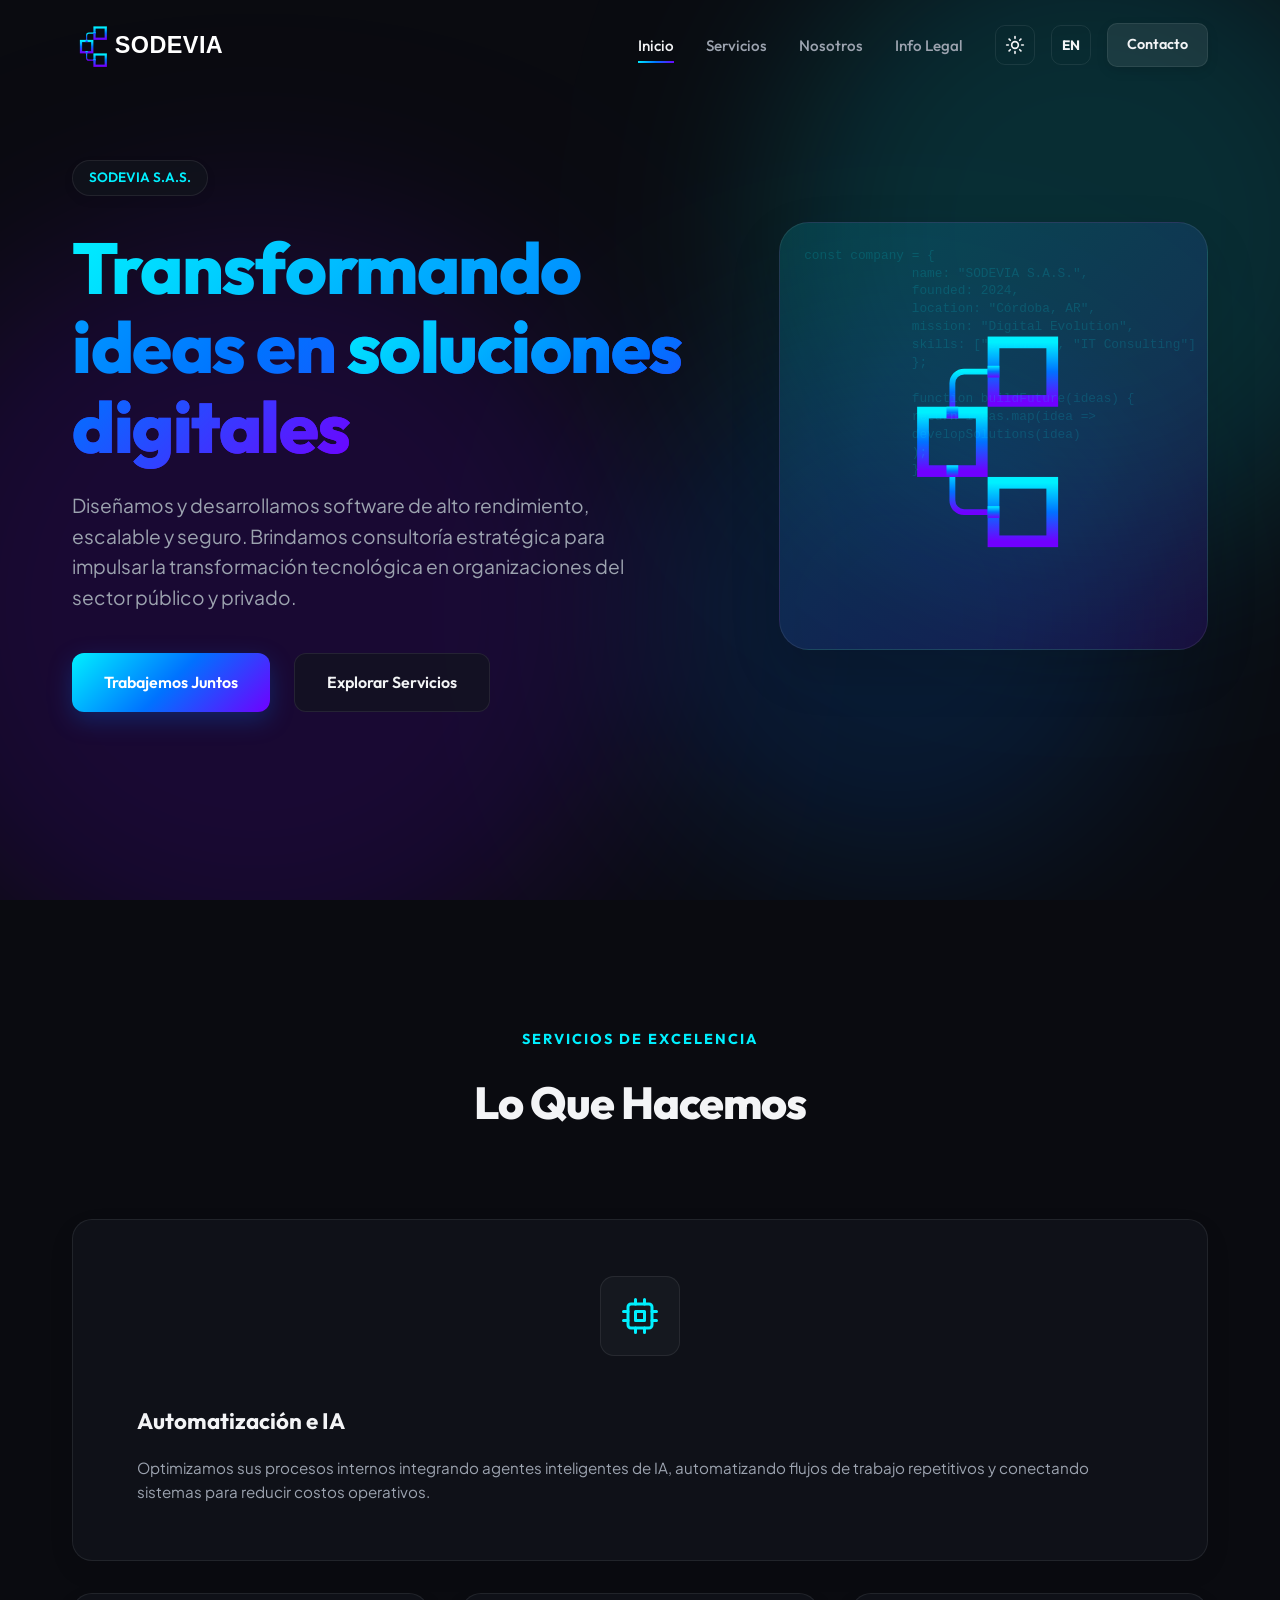
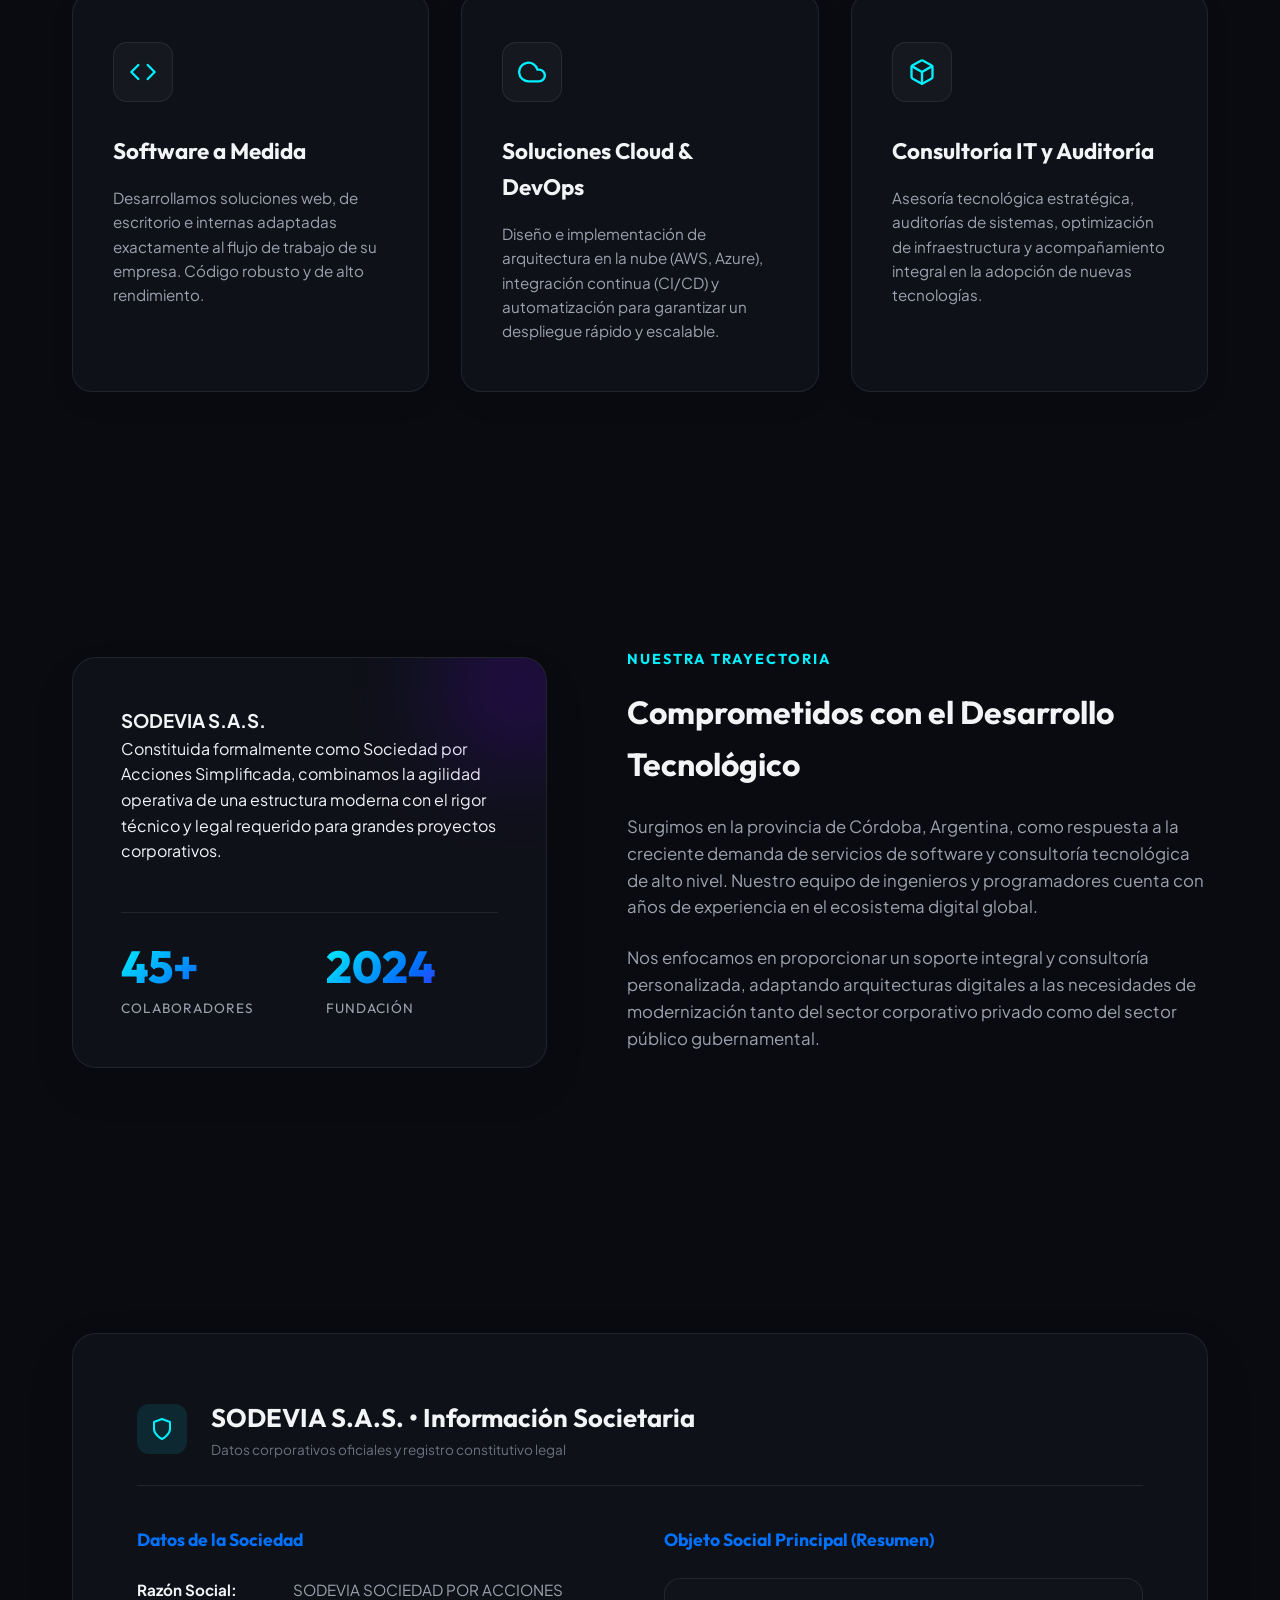
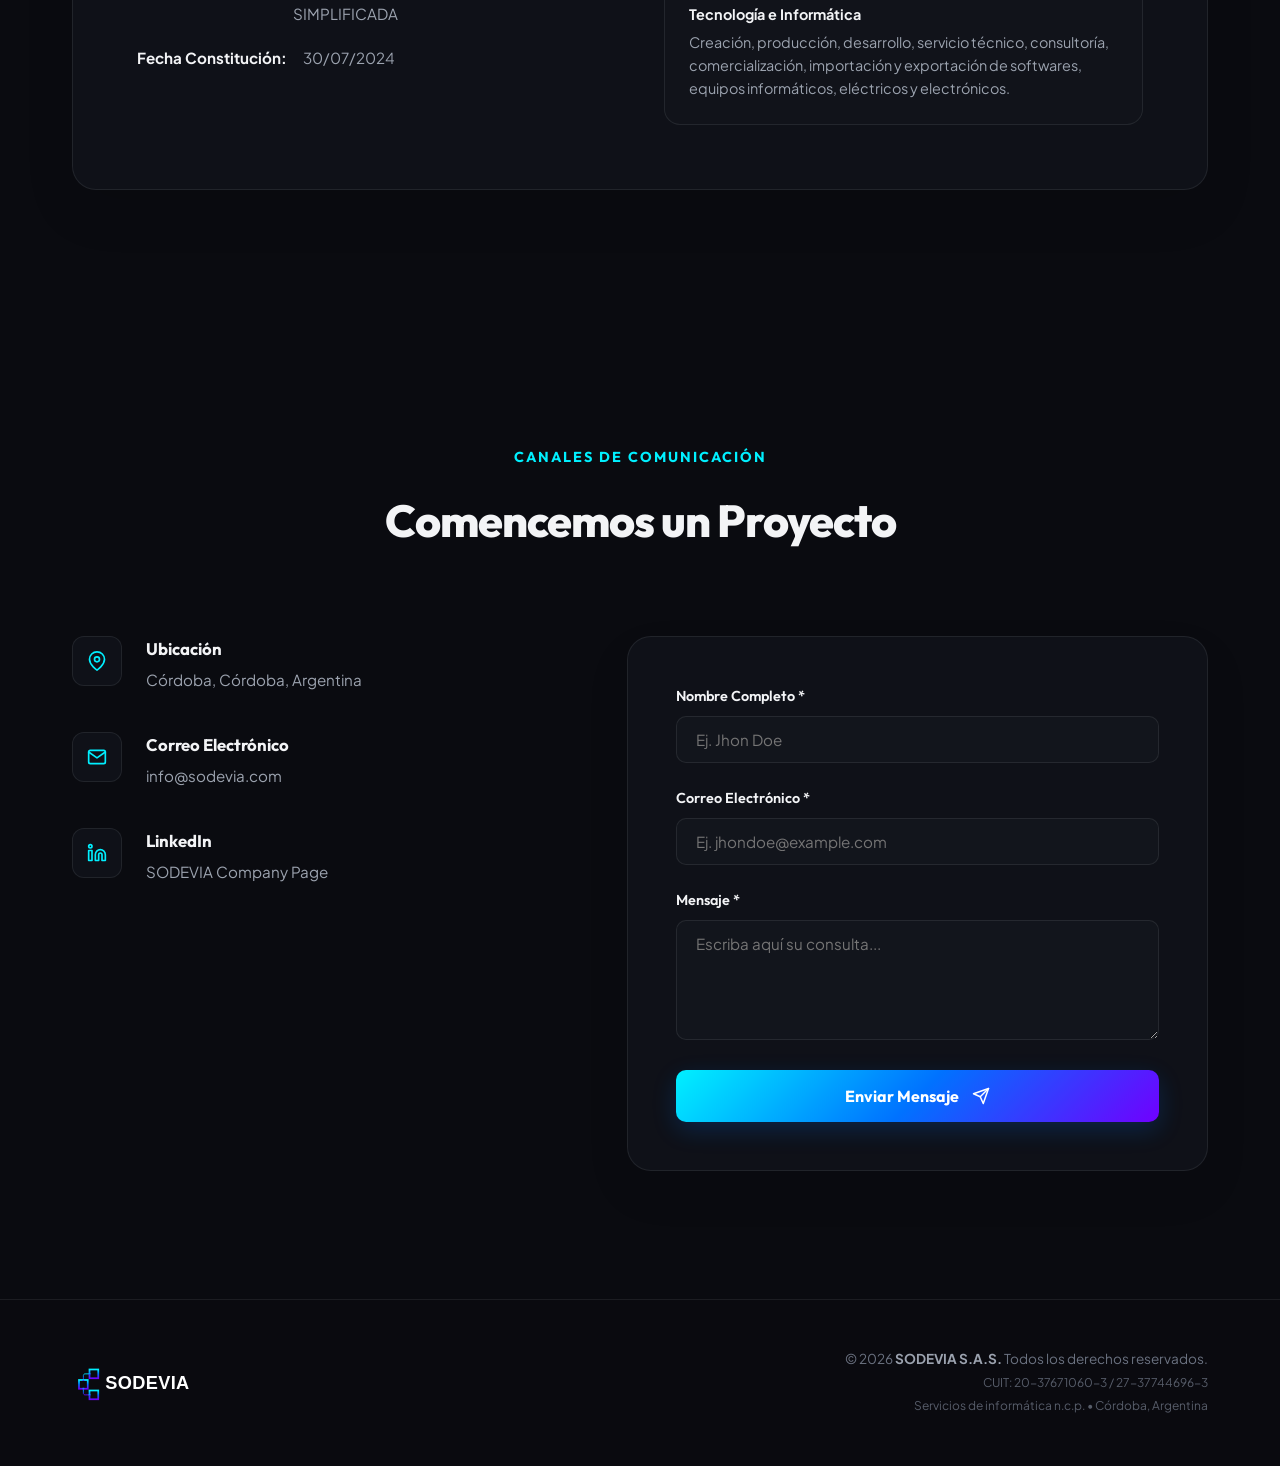
==== index.html @ 3e6ec50b "chore: first model" ====
<!DOCTYPE html>
<html lang="es" data-lang="es" data-theme="dark">

<head>
  <meta charset="UTF-8">
  <meta name="viewport" content="width=device-width, initial-scale=1.0">

  <!-- SEO Meta Tags -->
  <title>SODEVIA S.A.S. | Transformando ideas en soluciones digitales</title>
  <meta name="description"
    content="SODEVIA es una empresa de ingeniería de software y consultoría tecnológica dedicada a brindar soporte integral y soluciones digitales a medida para empresas y organizaciones.">
  <meta name="keywords"
    content="sodevia, sodevia sas, software cordoba, ingenieria de software, desarrollo a medida, consultoria it, cordoba argentina, desarrollo web, devops">
  <meta name="author" content="SODEVIA S.A.S.">

  <!-- Open Graph / Facebook -->
  <meta property="og:type" content="website">
  <meta property="og:url" content="https://sodevia.github.io/">
  <meta property="og:title" content="SODEVIA S.A.S. | Transformando ideas en soluciones digitales">
  <meta property="og:description"
    content="Ingeniería de software y consultoría tecnológica de primer nivel en Córdoba, Argentina. Soluciones robustas y escalables.">
  <meta property="og:image" content="assets/images/logo.svg">

  <!-- Twitter -->
  <meta property="twitter:card" content="summary_large_image">
  <meta property="twitter:url" content="https://sodevia.github.io/">
  <meta property="twitter:title" content="SODEVIA S.A.S. | Transformando ideas en soluciones digitales">
  <meta property="twitter:description"
    content="Ingeniería de software y consultoría tecnológica de primer nivel en Córdoba, Argentina.">

  <!-- Favicon (using SVG icon) -->
  <link rel="icon" type="image/svg+xml" href="assets/images/icon.svg">

  <!-- CSS -->
  <link rel="stylesheet" href="assets/css/styles.css">
</head>

<body>

  <!-- Background Blobs -->
  <div class="bg-blobs">
    <div class="blob blob-1"></div>
    <div class="blob blob-2"></div>
    <div class="blob blob-3"></div>
  </div>

  <!-- Header -->
  <header id="header">
    <div class="container nav-container">
      <a href="#home" class="logo-link" id="nav-logo">
        <img class="logo-img logo-light-version" src="assets/images/logo.svg" alt="SODEVIA Logo">
        <img class="logo-img logo-dark-version" src="assets/images/logo-dark-text.svg" alt="SODEVIA Logo">
      </a>

      <nav id="nav-menu">
        <ul class="nav-links">
          <li><a href="#home" class="active">
              <span class="lang-es">Inicio</span><span class="lang-en">Home</span>
            </a></li>
          <li><a href="#services">
              <span class="lang-es">Servicios</span><span class="lang-en">Services</span>
            </a></li>
          <li><a href="#about">
              <span class="lang-es">Nosotros</span><span class="lang-en">About</span>
            </a></li>
          <li><a href="#legal">
              <span class="lang-es">Info Legal</span><span class="lang-en">Corporate</span>
            </a></li>
        </ul>

        <div class="nav-actions">
          <button id="theme-toggle" class="btn-icon" aria-label="Cambiar tema">
            <!-- Icon is dynamically set by JS -->
          </button>
          <button id="lang-toggle" class="btn-icon lang-toggle-btn" aria-label="Cambiar idioma">
            EN
          </button>
          <a href="#contact" class="btn-contact-nav">
            <span class="lang-es">Contacto</span><span class="lang-en">Contact Us</span>
          </a>
        </div>
      </nav>

      <button class="burger" id="burger-menu" aria-label="Abrir menú móvil">
        <span></span>
        <span></span>
        <span></span>
      </button>
    </div>
  </header>

  <main>
    <!-- Hero Section -->
    <section id="home" class="hero">
      <div class="container hero-grid">
        <div class="hero-content">
          <div class="badge reveal">
            <span class="lang-es">SODEVIA S.A.S.</span>
            <span class="lang-en">SODEVIA S.A.S.</span>
          </div>
          <h1 class="hero-title reveal">
            <span class="lang-es">Transformando ideas en <span>soluciones digitales</span></span>
            <span class="lang-en">Transforming ideas into <span>digital solutions</span></span>
          </h1>
          <p class="hero-description reveal">
            <span class="lang-es">Diseñamos y desarrollamos software de alto rendimiento, escalable y seguro. Brindamos
              consultoría estratégica para impulsar la transformación tecnológica en organizaciones del sector público y
              privado.</span>
            <span class="lang-en">We design and develop high-performance, scalable, and secure software. We provide
              strategic consulting to drive digital transformation in both public and private sector
              organizations.</span>
          </p>
          <div class="hero-ctas reveal">
            <a href="#contact" class="btn-primary">
              <span class="lang-es">Trabajemos Juntos</span><span class="lang-en">Work With Us</span>
            </a>
            <a href="#services" class="btn-secondary">
              <span class="lang-es">Explorar Servicios</span><span class="lang-en">Explore Services</span>
            </a>
          </div>
        </div>

        <div class="hero-visual reveal">
          <div class="visual-container">
            <!-- Simulated Code Backdrop -->
            <div class="code-backdrop">const company = {
              name: "SODEVIA S.A.S.",
              founded: 2024,
              location: "Córdoba, AR",
              mission: "Digital Evolution",
              skills: ["Software", "IT Consulting"]
              };

              function buildFuture(ideas) {
              return ideas.map(idea =>
              developSolutions(idea)
              );
              }</div>
            <!-- Beautiful Logo Icon breathing -->
            <img class="visual-logo-bg" src="assets/images/icon.svg" alt="Sodevia Digital Concept">
          </div>
        </div>
      </div>
    </section>

    <!-- Services Section -->
    <section id="services">
      <div class="container">
        <div class="section-header reveal">
          <span class="section-subtitle">
            <span class="lang-es">Servicios de Excelencia</span>
            <span class="lang-en">Excellent Services</span>
          </span>
          <h2 class="section-title">
            <span class="lang-es">Lo Que Hacemos</span>
            <span class="lang-en">What We Do</span>
          </h2>
        </div>

        <div class="services-container">
          <!-- Featured Automations & AI Card (Full width row) -->
          <div class="services-featured">
            <div class="service-card service-featured-card reveal">
              <div class="service-icon">
                <!-- CPU/AI Icon -->
                <svg xmlns="http://www.w3.org/2000/svg" viewBox="0 0 24 24" fill="none" stroke="currentColor"
                  stroke-width="2" stroke-linecap="round" stroke-linejoin="round">
                  <rect x="4" y="4" width="16" height="16" rx="2" />
                  <rect x="9" y="9" width="6" height="6" />
                  <path d="M9 1v3M15 1v3M9 20v3M15 20v3M20 9h3M20 15h3M1 9h3M1 15h3" />
                </svg>
              </div>
              <div class="service-featured-content">
                <h3>
                  <span class="lang-es">Automatización e IA</span>
                  <span class="lang-en">Automations & AI</span>
                </h3>
                <p>
                  <span class="lang-es">Optimizamos sus procesos internos integrando agentes inteligentes de IA,
                    automatizando flujos de trabajo repetitivos y conectando sistemas para reducir costos
                    operativos.</span>
                  <span class="lang-en">We optimize your internal processes by integrating intelligent AI agents,
                    automating repetitive workflows, and connecting systems to reduce operational costs.</span>
                </p>
              </div>
            </div>
          </div>

          <!-- Bottom Grid with 3 Cards (3 columns row) -->
          <div class="services-grid">
            <!-- Card 2: Custom Software -->
            <div class="service-card reveal">
              <div class="service-icon">
                <!-- Code Icon -->
                <svg xmlns="http://www.w3.org/2000/svg" viewBox="0 0 24 24" fill="none" stroke="currentColor"
                  stroke-width="2" stroke-linecap="round" stroke-linejoin="round">
                  <polyline points="16 18 22 12 16 6" />
                  <polyline points="8 6 2 12 8 18" />
                </svg>
              </div>
              <h3>
                <span class="lang-es">Software a Medida</span>
                <span class="lang-en">Custom Software</span>
              </h3>
              <p>
                <span class="lang-es">Desarrollamos soluciones web, de escritorio e internas adaptadas exactamente al
                  flujo de trabajo de su empresa. Código robusto y de alto rendimiento.</span>
                <span class="lang-en">We develop web, desktop, and internal solutions tailored exactly to your business
                  workflow. Robust and high-performance code.</span>
              </p>
            </div>

            <!-- Card 3: Cloud & DevOps -->
            <div class="service-card reveal">
              <div class="service-icon">
                <!-- Cloud/DevOps Icon -->
                <svg xmlns="http://www.w3.org/2000/svg" viewBox="0 0 24 24" fill="none" stroke="currentColor"
                  stroke-width="2" stroke-linecap="round" stroke-linejoin="round">
                  <path d="M18 10h-1.26A8 8 0 1 0 9 20h9a5 5 0 0 0 0-10z" />
                </svg>
              </div>
              <h3>
                <span class="lang-es">Soluciones Cloud & DevOps</span>
                <span class="lang-en">Cloud & DevOps</span>
              </h3>
              <p>
                <span class="lang-es">Diseño e implementación de arquitectura en la nube (AWS, Azure), integración
                  continua (CI/CD) y automatización para garantizar un despliegue rápido y escalable.</span>
                <span class="lang-en">Cloud architecture design (AWS, Azure), continuous integration (CI/CD), and
                  automation to ensure fast, secure, and scalable deployments.</span>
              </p>
            </div>

            <!-- Card 4: IT Consulting -->
            <div class="service-card reveal">
              <div class="service-icon">
                <!-- Consulting Icon -->
                <svg xmlns="http://www.w3.org/2000/svg" viewBox="0 0 24 24" fill="none" stroke="currentColor"
                  stroke-width="2" stroke-linecap="round" stroke-linejoin="round">
                  <path
                    d="M21 16V8a2 2 0 0 0-1-1.73l-7-4a2 2 0 0 0-2 0l-7 4A2 2 0 0 0 3 8v8a2 2 0 0 0 1 1.73l7 4a2 2 0 0 0 2 0l7-4A2 2 0 0 0 21 16z" />
                  <polyline points="3.27 6.96 12 12.01 20.73 6.96" />
                  <line x1="12" y1="22.08" x2="12" y2="12" />
                </svg>
              </div>
              <h3>
                <span class="lang-es">Consultoría IT y Auditoría</span>
                <span class="lang-en">IT Consulting & Audit</span>
              </h3>
              <p>
                <span class="lang-es">Asesoría tecnológica estratégica, auditorías de sistemas, optimización de
                  infraestructura y acompañamiento integral en la adopción de nuevas tecnologías.</span>
                <span class="lang-en">Strategic technological advisory, system audits, infrastructure optimization, and
                  comprehensive guidance in adopting new technologies.</span>
              </p>
            </div>
          </div>
        </div>
      </div>
    </section>

    <!-- About Us Section -->
    <section id="about">
      <div class="container about-grid">
        <div class="about-visual reveal">
          <div class="about-card">
            <div class="about-card-glow"></div>
            <h3>SODEVIA S.A.S.</h3>
            <p>
              <span class="lang-es">Constituida formalmente como Sociedad por Acciones Simplificada, combinamos la
                agilidad operativa de una estructura moderna con el rigor técnico y legal requerido para grandes
                proyectos corporativos.</span>
              <span class="lang-en">Formally constituted as a Simplified Joint-Stock Company, we combine the operational
                agility of a modern structure with the technical and legal rigor required for large corporate
                projects.</span>
            </p>
            <div class="about-stat-row">
              <div>
                <div class="stat-number">45+</div>
                <div class="stat-label">
                  <span class="lang-es">Colaboradores</span><span class="lang-en">Associates</span>
                </div>
              </div>
              <div>
                <div class="stat-number">2024</div>
                <div class="stat-label">
                  <span class="lang-es">Fundación</span><span class="lang-en">Founded</span>
                </div>
              </div>
            </div>
          </div>
        </div>

        <div class="about-content reveal">
          <span class="section-subtitle">
            <span class="lang-es">Nuestra Trayectoria</span>
            <span class="lang-en">Our Background</span>
          </span>
          <h3>
            <span class="lang-es">Comprometidos con el Desarrollo Tecnológico</span>
            <span class="lang-en">Committed to Technological Development</span>
          </h3>
          <p>
            <span class="lang-es">Surgimos en la provincia de Córdoba, Argentina, como respuesta a la creciente demanda
              de servicios de software y consultoría tecnológica de alto nivel. Nuestro equipo de ingenieros y
              programadores cuenta con años de experiencia en el ecosistema digital global.</span>
            <span class="lang-en">We emerged in the province of Córdoba, Argentina, in response to the growing demand
              for high-level software services and technological consulting. Our team of engineers and developers has
              years of experience in the global digital ecosystem.</span>
          </p>
          <p>
            <span class="lang-es">Nos enfocamos en proporcionar un soporte integral y consultoría personalizada,
              adaptando arquitecturas digitales a las necesidades de modernización tanto del sector corporativo privado
              como del sector público gubernamental.</span>
            <span class="lang-en">We focus on providing comprehensive support and personalized consulting, adapting
              digital architectures to the modernization needs of both the private corporate sector and the public
              government sector.</span>
          </p>
        </div>
      </div>
    </section>

    <!-- Corporate Info / Legal Section -->
    <section id="legal">
      <div class="container reveal">
        <div class="legal-card">
          <div class="legal-title-group">
            <div class="legal-icon">
              <!-- Shield / Award icon -->
              <svg xmlns="http://www.w3.org/2000/svg" viewBox="0 0 24 24" fill="none" stroke="currentColor"
                stroke-width="2" stroke-linecap="round" stroke-linejoin="round">
                <path d="M12 22s8-4 8-10V5l-8-3-8 3v7c0 6 8 10 8 10z" />
              </svg>
            </div>
            <div class="legal-title-text">
              <h3 class="lang-es">SODEVIA S.A.S. • Información Societaria</h3>
              <h3 class="lang-en">SODEVIA S.A.S. • Corporate Registry</h3>
              <p class="lang-es">Datos corporativos oficiales y registro constitutivo legal</p>
              <p class="lang-en">Official corporate registration and legal framework</p>
            </div>
          </div>

          <div class="legal-grid">
            <!-- Col 1: Constitutive Details -->
            <div class="legal-col">
              <h4 class="lang-es">Datos de la Sociedad</h4>
              <h4 class="lang-en">Corporate Details</h4>
              <ul class="legal-list">
                <li>
                  <strong class="lang-es">Razón Social:</strong><strong class="lang-en">Company Name:</strong>
                  <span>SODEVIA SOCIEDAD POR ACCIONES SIMPLIFICADA</span>
                </li>
                <li>
                  <strong class="lang-es">Fecha Constitución:</strong><strong class="lang-en">Incorporation
                    Date:</strong>
                  <span>30/07/2024</span>
                </li>
              </ul>
            </div>

            <!-- Col 2: Broad Corporate Object -->
            <div class="legal-col">
              <h4 class="lang-es">Objeto Social Principal (Resumen)</h4>
              <h4 class="lang-en">Corporate Object (Summary)</h4>
              <div class="legal-object-box">
                <div class="legal-object-item">
                  <strong class="lang-es">Tecnología e Informática</strong><strong class="lang-en">Technology &
                    Computing</strong>
                  <span class="lang-es">Creación, producción, desarrollo, servicio técnico, consultoría,
                    comercialización, importación y exportación de softwares, equipos informáticos, eléctricos y
                    electrónicos.</span>
                  <span class="lang-en">Creation, production, development, technical support, consulting,
                    commercialization, import and export of software, computer, electrical and electronic
                    equipment.</span>
                </div>
              </div>
            </div>
          </div>
        </div>
      </div>
    </section>

    <!-- Contact Section -->
    <section id="contact">
      <div class="container">
        <div class="section-header reveal">
          <span class="section-subtitle">
            <span class="lang-es">Canales de Comunicación</span>
            <span class="lang-en">Get In Touch</span>
          </span>
          <h2 class="section-title">
            <span class="lang-es">Comencemos un Proyecto</span>
            <span class="lang-en">Start Your Project</span>
          </h2>
        </div>

        <div class="contact-grid">
          <!-- Info Column -->
          <div class="contact-info reveal">
            <div class="contact-details">
              <!-- Detail 1: Address -->
              <div class="contact-item">
                <div class="contact-item-icon">
                  <svg xmlns="http://www.w3.org/2000/svg" viewBox="0 0 24 24" fill="none" stroke="currentColor"
                    stroke-width="2" stroke-linecap="round" stroke-linejoin="round">
                    <path d="M21 10c0 7-9 13-9 13s-9-6-9-13a9 9 0 0 1 18 0z" />
                    <circle cx="12" cy="10" r="3" />
                  </svg>
                </div>
                <div class="contact-item-content">
                  <h4 class="lang-es">Ubicación</h4>
                  <h4 class="lang-en">Headquarters</h4>
                  <p>Córdoba, Córdoba, Argentina</p>
                </div>
              </div>

              <!-- Detail 2: Email -->
              <div class="contact-item">
                <div class="contact-item-icon">
                  <svg xmlns="http://www.w3.org/2000/svg" viewBox="0 0 24 24" fill="none" stroke="currentColor"
                    stroke-width="2" stroke-linecap="round" stroke-linejoin="round">
                    <path d="M4 4h16c1.1 0 2 .9 2 2v12c0 1.1-.9 2-2 2H4c-1.1 0-2-.9-2-2V6c0-1.1.9-2 2-2z" />
                    <polyline points="22,6 12,13 2,6" />
                  </svg>
                </div>
                <div class="contact-item-content">
                  <h4 class="lang-es">Correo Electrónico</h4>
                  <h4 class="lang-en">Email</h4>
                  <p><a href="mailto:info@sodevia.com">info@sodevia.com</a></p>
                </div>
              </div>

              <!-- Detail 3: LinkedIn -->
              <div class="contact-item">
                <div class="contact-item-icon">
                  <svg xmlns="http://www.w3.org/2000/svg" viewBox="0 0 24 24" fill="none" stroke="currentColor"
                    stroke-width="2" stroke-linecap="round" stroke-linejoin="round">
                    <path d="M16 8a6 6 0 0 1 6 6v7h-4v-7a2 2 0 0 0-2-2 2 2 0 0 0-2 2v7h-4v-7a6 6 0 0 1 6-6z" />
                    <rect x="2" y="9" width="4" height="12" />
                    <circle cx="4" cy="4" r="2" />
                  </svg>
                </div>
                <div class="contact-item-content">
                  <h4 class="lang-es">LinkedIn</h4>
                  <h4 class="lang-en">LinkedIn</h4>
                  <p><a href="https://www.linkedin.com/company/sodevia/home/" target="_blank"
                      rel="noopener noreferrer">SODEVIA Company Page</a></p>
                </div>
              </div>
            </div>
          </div>

          <!-- Form Column -->
          <div class="contact-form-wrapper reveal">
            <form id="contact-form" autocomplete="on">
              <div class="form-group">
                <label for="form-name">
                  <span class="lang-es">Nombre Completo</span><span class="lang-en">Full Name</span> *
                </label>
                <input type="text" id="form-name" class="form-control" placeholder="Ej. Jhon Doe" required>
              </div>

              <div class="form-group">
                <label for="form-email">
                  <span class="lang-es">Correo Electrónico</span><span class="lang-en">Email Address</span> *
                </label>
                <input type="email" id="form-email" class="form-control" placeholder="Ej. jhondoe@example.com" required>
              </div>

              <div class="form-group">
                <label for="form-message-body">
                  <span class="lang-es">Mensaje</span><span class="lang-en">Message</span> *
                </label>
                <textarea id="form-message-body" class="form-control" placeholder="Escriba aquí su consulta..."
                  required></textarea>
              </div>

              <button type="submit" class="btn-submit">
                <span class="lang-es">Enviar Mensaje</span><span class="lang-en">Send Message</span>
                <svg xmlns="http://www.w3.org/2000/svg" viewBox="0 0 24 24" fill="none" stroke="currentColor"
                  stroke-width="2" stroke-linecap="round" stroke-linejoin="round">
                  <line x1="22" y1="2" x2="11" y2="13" />
                  <polygon points="22 2 15 22 11 13 2 9 22 2" />
                </svg>
              </button>

              <div id="form-status" class="form-message"></div>
            </form>
          </div>
        </div>
      </div>
    </section>
  </main>

  <!-- Footer -->
  <footer>
    <div class="container footer-container">
      <div class="footer-logo">
        <img class="logo-img logo-light-version" src="assets/images/logo.svg" alt="SODEVIA Logo">
        <img class="logo-img logo-dark-version" src="assets/images/logo-dark-text.svg" alt="SODEVIA Logo">
      </div>

      <div class="footer-info">
        <p>© 2026 <strong>SODEVIA S.A.S.</strong> <span class="lang-es">Todos los derechos reservados.</span><span
            class="lang-en">All rights reserved.</span></p>
        <p style="font-size: 0.75rem; opacity: 0.8;">CUIT: 20-37671060-3 / 27-37744696-3</p>
        <p class="lang-es" style="font-size: 0.75rem; opacity: 0.8;">Servicios de informática n.c.p. • Córdoba,
          Argentina</p>
        <p class="lang-en" style="font-size: 0.75rem; opacity: 0.8;">IT Services & Consulting n.e.c. • Córdoba,
          Argentina</p>
      </div>
    </div>
  </footer>

  <!-- Scripts -->
  <script src="assets/js/app.js"></script>
</body>

</html>
---- assets/css/styles.css ----
@import url('https://fonts.googleapis.com/css2?family=Outfit:wght@300;400;500;600;700;800&family=Plus+Jakarta+Sans:wght@300;400;500;600;700;800&display=swap');

:root {
  /* Color Palette */
  --bg-dark: #0a0b10;
  --bg-card: rgba(18, 20, 29, 0.7);
  --bg-card-hover: rgba(26, 29, 41, 0.8);
  --border-glass: rgba(255, 255, 255, 0.08);
  --border-glass-hover: rgba(255, 255, 255, 0.18);
  
  --primary-cyan: #00f0ff;
  --primary-blue: #0072ff;
  --primary-purple: #7000ff;
  
  --grad-primary: linear-gradient(135deg, var(--primary-cyan) 0%, var(--primary-blue) 50%, var(--primary-purple) 100%);
  --grad-text: linear-gradient(135deg, #ffffff 30%, #a5b4fc 100%);
  --grad-glow: linear-gradient(135deg, rgba(0, 240, 255, 0.15) 0%, rgba(112, 0, 255, 0.15) 100%);
  
  --text-main: #f3f4f6;
  --text-muted: #9ca3af;
  --text-dim: #6b7280;
  
  --font-heading: 'Outfit', sans-serif;
  --font-body: 'Plus Jakarta Sans', sans-serif;
  
  --transition-smooth: all 0.4s cubic-bezier(0.16, 1, 0.3, 1);
  --transition-fast: all 0.2s ease;
}

/* Light Theme Variables */
[data-theme="light"] {
  --bg-dark: #f8fafc;
  --bg-card: rgba(255, 255, 255, 0.75);
  --bg-card-hover: rgba(255, 255, 255, 0.9);
  --border-glass: rgba(15, 23, 42, 0.08);
  --border-glass-hover: rgba(15, 23, 42, 0.18);
  
  --text-main: #0f172a;
  --text-muted: #475569;
  --text-dim: #94a3b8;
  
  --grad-text: linear-gradient(135deg, #0f172a 30%, #312e81 100%);
  --grad-glow: linear-gradient(135deg, rgba(0, 114, 255, 0.05) 0%, rgba(112, 0, 255, 0.05) 100%);
}

/* Base Styles */
* {
  box-sizing: border-box;
  margin: 0;
  padding: 0;
}

html {
  scroll-behavior: smooth;
  font-size: 16px;
}

body {
  background-color: var(--bg-dark);
  color: var(--text-main);
  font-family: var(--font-body);
  overflow-x: hidden;
  line-height: 1.6;
  transition: background-color 0.5s ease;
}

/* Language Selection Handling */
[data-lang="es"] .lang-en { display: none !important; }
[data-lang="en"] .lang-es { display: none !important; }

/* Custom Scrollbar */
::-webkit-scrollbar {
  width: 10px;
}
::-webkit-scrollbar-track {
  background: var(--bg-dark);
}
::-webkit-scrollbar-thumb {
  background: rgba(255, 255, 255, 0.1);
  border-radius: 5px;
  border: 2px solid var(--bg-dark);
}
::-webkit-scrollbar-thumb:hover {
  background: var(--grad-primary);
}

/* Background Blobs */
.bg-blobs {
  position: fixed;
  top: 0;
  left: 0;
  width: 100vw;
  height: 100vh;
  z-index: -2;
  overflow: hidden;
  pointer-events: none;
}

.blob {
  position: absolute;
  border-radius: 50%;
  filter: blur(90px);
  opacity: 0.15;
  mix-blend-mode: screen;
  animation: float-blob 25s infinite alternate ease-in-out;
  transition: opacity 0.5s ease;
}

[data-theme="light"] .blob {
  opacity: 0.07;
  mix-blend-mode: multiply;
}

.blob-1 {
  top: -10%;
  right: -10%;
  width: 50vw;
  height: 50vw;
  background: var(--primary-cyan);
  animation-duration: 20s;
}

.blob-2 {
  bottom: -10%;
  left: -10%;
  width: 60vw;
  height: 60vw;
  background: var(--primary-purple);
  animation-duration: 30s;
  animation-delay: -5s;
}

.blob-3 {
  top: 40%;
  left: 50%;
  width: 40vw;
  height: 40vw;
  background: var(--primary-blue);
  animation-duration: 25s;
  animation-delay: -10s;
}

@keyframes float-blob {
  0% {
    transform: translate(0, 0) scale(1);
  }
  50% {
    transform: translate(5%, 10%) scale(1.1);
  }
  100% {
    transform: translate(-5%, -5%) scale(0.95);
  }
}

/* Layout Utilities */
.container {
  width: 100%;
  max-width: 1200px;
  margin: 0 auto;
  padding: 0 2rem;
}

section {
  padding: 8rem 0;
  position: relative;
}

/* Navbar */
header {
  position: fixed;
  top: 0;
  left: 0;
  width: 100%;
  z-index: 100;
  transition: var(--transition-smooth);
}

header.scrolled {
  background: rgba(10, 11, 16, 0.75);
  backdrop-filter: blur(15px);
  -webkit-backdrop-filter: blur(15px);
  border-bottom: 1px solid var(--border-glass);
  box-shadow: 0 10px 30px rgba(0, 0, 0, 0.2);
}

[data-theme="light"] header.scrolled {
  background: rgba(248, 250, 252, 0.8);
  box-shadow: 0 10px 30px rgba(0, 0, 0, 0.05);
}

.nav-container {
  display: flex;
  justify-content: space-between;
  align-items: center;
  height: 90px;
  transition: var(--transition-smooth);
}

header.scrolled .nav-container {
  height: 70px;
}

.logo-link {
  display: flex;
  align-items: center;
  height: 45px;
  text-decoration: none;
}

.logo-img {
  height: 100%;
  width: auto;
  transition: var(--transition-smooth);
}

.logo-dark-version {
  display: none;
}

[data-theme="light"] .logo-light-version {
  display: none;
}

[data-theme="light"] .logo-dark-version {
  display: block;
}

nav {
  display: flex;
  align-items: center;
  gap: 2rem;
}

.nav-links {
  display: flex;
  gap: 2rem;
  list-style: none;
}

.nav-links a {
  color: var(--text-muted);
  text-decoration: none;
  font-family: var(--font-heading);
  font-weight: 500;
  font-size: 0.95rem;
  transition: var(--transition-fast);
  position: relative;
  padding: 0.5rem 0;
}

.nav-links a::after {
  content: '';
  position: absolute;
  bottom: 0;
  left: 0;
  width: 0;
  height: 2px;
  background: var(--grad-primary);
  transition: var(--transition-fast);
}

.nav-links a:hover,
.nav-links a.active {
  color: var(--text-main);
}

.nav-links a:hover::after,
.nav-links a.active::after {
  width: 100%;
}

/* Actions Menu */
.nav-actions {
  display: flex;
  align-items: center;
  gap: 1rem;
}

.btn-icon {
  background: transparent;
  border: 1px solid var(--border-glass);
  width: 40px;
  height: 40px;
  border-radius: 10px;
  color: var(--text-main);
  cursor: pointer;
  display: flex;
  align-items: center;
  justify-content: center;
  transition: var(--transition-smooth);
}

.btn-icon:hover {
  background: var(--border-glass);
  border-color: var(--border-glass-hover);
  transform: translateY(-2px);
}

.lang-toggle-btn {
  font-family: var(--font-heading);
  font-weight: 700;
  font-size: 0.85rem;
}

.btn-contact-nav {
  display: inline-flex;
  align-items: center;
  padding: 0.6rem 1.2rem;
  border-radius: 10px;
  background: var(--border-glass);
  border: 1px solid var(--border-glass);
  color: var(--text-main);
  font-family: var(--font-heading);
  font-weight: 600;
  text-decoration: none;
  font-size: 0.9rem;
  transition: var(--transition-smooth);
  box-shadow: 0 4px 12px rgba(0, 0, 0, 0.1);
}

.btn-contact-nav:hover {
  background: var(--grad-primary);
  border-color: transparent;
  color: #ffffff;
  transform: translateY(-2px);
  box-shadow: 0 8px 20px rgba(0, 114, 255, 0.3);
}

/* Mobile Menu Toggle */
.burger {
  display: none;
  cursor: pointer;
  background: transparent;
  border: none;
  flex-direction: column;
  gap: 6px;
  z-index: 101;
}

.burger span {
  display: block;
  width: 25px;
  height: 2px;
  background-color: var(--text-main);
  transition: var(--transition-smooth);
}

/* Hero Section */
.hero {
  min-height: 100vh;
  display: flex;
  align-items: center;
  padding-top: 100px;
  overflow: hidden;
}

.hero-grid {
  display: grid;
  grid-template-columns: 1.2fr 0.8fr;
  gap: 4rem;
  align-items: center;
}

.hero-content {
  z-index: 2;
}

.badge {
  display: inline-flex;
  align-items: center;
  padding: 0.4rem 1rem;
  border-radius: 20px;
  background: var(--bg-card);
  border: 1px solid var(--border-glass);
  font-family: var(--font-heading);
  font-weight: 600;
  font-size: 0.85rem;
  color: var(--primary-cyan);
  margin-bottom: 2rem;
  box-shadow: 0 4px 12px rgba(0,0,0,0.05);
}

.hero-title {
  font-family: var(--font-heading);
  font-size: 4.5rem;
  line-height: 1.1;
  font-weight: 800;
  margin-bottom: 1.5rem;
  letter-spacing: -1.5px;
}

.hero-title span {
  background: var(--grad-primary);
  -webkit-background-clip: text;
  -webkit-text-fill-color: transparent;
}

.hero-description {
  font-size: 1.2rem;
  color: var(--text-muted);
  margin-bottom: 2.5rem;
  max-width: 600px;
}

.hero-ctas {
  display: flex;
  gap: 1.5rem;
}

.btn-primary {
  display: inline-flex;
  align-items: center;
  justify-content: center;
  padding: 1rem 2rem;
  border-radius: 12px;
  background: var(--grad-primary);
  color: #ffffff;
  font-family: var(--font-heading);
  font-weight: 600;
  text-decoration: none;
  font-size: 1rem;
  transition: var(--transition-smooth);
  box-shadow: 0 8px 24px rgba(0, 114, 255, 0.25);
  border: none;
  cursor: pointer;
}

.btn-primary:hover {
  transform: translateY(-3px);
  box-shadow: 0 12px 30px rgba(0, 114, 255, 0.4);
}

.btn-secondary {
  display: inline-flex;
  align-items: center;
  justify-content: center;
  padding: 1rem 2rem;
  border-radius: 12px;
  background: var(--bg-card);
  border: 1px solid var(--border-glass);
  color: var(--text-main);
  font-family: var(--font-heading);
  font-weight: 600;
  text-decoration: none;
  font-size: 1rem;
  transition: var(--transition-smooth);
}

.btn-secondary:hover {
  background: var(--bg-card-hover);
  border-color: var(--border-glass-hover);
  transform: translateY(-3px);
}

/* Hero Visual (Recreating the vibe of the second image with modern code-graphics) */
.hero-visual {
  position: relative;
  display: flex;
  justify-content: center;
  align-items: center;
  z-index: 1;
}

.visual-container {
  width: 100%;
  max-width: 450px;
  aspect-ratio: 1;
  background: var(--grad-glow);
  border-radius: 30px;
  border: 1px solid var(--border-glass);
  display: flex;
  align-items: center;
  justify-content: center;
  position: relative;
  box-shadow: 0 20px 50px rgba(0,0,0,0.15);
  overflow: hidden;
}

.visual-logo-bg {
  width: 55%;
  height: 55%;
  animation: breathe 8s infinite alternate ease-in-out;
}

@keyframes breathe {
  0% {
    transform: scale(0.95);
    filter: drop-shadow(0 0 20px rgba(0, 240, 255, 0.1));
  }
  100% {
    transform: scale(1.05);
    filter: drop-shadow(0 0 40px rgba(0, 114, 255, 0.3));
  }
}

.code-backdrop {
  position: absolute;
  top: 0;
  left: 0;
  width: 100%;
  height: 100%;
  padding: 1.5rem;
  font-family: monospace;
  font-size: 0.8rem;
  color: rgba(0, 240, 255, 0.15);
  pointer-events: none;
  user-select: none;
  white-space: pre;
  line-height: 1.4;
  overflow: hidden;
  text-align: left;
}

/* General Section Headings */
.section-header {
  text-align: center;
  margin-bottom: 5rem;
  z-index: 2;
}

.section-subtitle {
  font-family: var(--font-heading);
  color: var(--primary-cyan);
  font-weight: 700;
  font-size: 0.9rem;
  text-transform: uppercase;
  letter-spacing: 2px;
  margin-bottom: 1rem;
  display: block;
}

.section-title {
  font-family: var(--font-heading);
  font-size: 2.8rem;
  font-weight: 800;
  letter-spacing: -1px;
}

/* Services Section */
.services-featured {
  margin-bottom: 2rem;
}

.service-featured-card {
  display: flex !important;
  flex-direction: row;
  align-items: center;
  gap: 3rem;
  padding: 3.5rem 4rem !important;
}

.service-featured-card .service-icon {
  margin-bottom: 0 !important;
  flex-shrink: 0;
  width: 80px;
  height: 80px;
}

.service-featured-card .service-icon svg {
  width: 36px;
  height: 36px;
}

.service-featured-content {
  flex-grow: 1;
}

@media (max-width: 768px) {
  .service-featured-card {
    flex-direction: column;
    align-items: flex-start;
    gap: 1.5rem;
    padding: 3rem 2.5rem !important;
  }
  .service-featured-card .service-icon {
    margin-bottom: 1.5rem !important;
  }
}

.services-grid {
  display: grid;
  grid-template-columns: repeat(auto-fit, minmax(260px, 1fr));
  gap: 2rem;
}

.service-card {
  background: var(--bg-card);
  border: 1px solid var(--border-glass);
  border-radius: 20px;
  padding: 3rem 2.5rem;
  transition: var(--transition-smooth);
  display: flex;
  flex-direction: column;
  position: relative;
  overflow: hidden;
  box-shadow: 0 10px 30px rgba(0, 0, 0, 0.05);
}

.service-card::before {
  content: '';
  position: absolute;
  top: 0;
  left: 0;
  width: 100%;
  height: 100%;
  background: linear-gradient(135deg, rgba(0, 240, 255, 0.05) 0%, rgba(112, 0, 255, 0.05) 100%);
  opacity: 0;
  transition: var(--transition-smooth);
}

.service-card:hover {
  transform: translateY(-8px);
  border-color: var(--border-glass-hover);
  box-shadow: 0 20px 40px rgba(0, 0, 0, 0.15), 0 0 30px rgba(0, 114, 255, 0.1);
}

.service-card:hover::before {
  opacity: 1;
}

.service-icon {
  width: 60px;
  height: 60px;
  border-radius: 14px;
  background: rgba(255, 255, 255, 0.03);
  border: 1px solid var(--border-glass);
  display: flex;
  align-items: center;
  justify-content: center;
  margin-bottom: 2rem;
  position: relative;
  z-index: 2;
  color: var(--primary-cyan);
  transition: var(--transition-smooth);
}

.service-card:hover .service-icon {
  background: var(--grad-primary);
  color: #ffffff;
  border-color: transparent;
  box-shadow: 0 8px 20px rgba(0, 114, 255, 0.2);
}

.service-icon svg {
  width: 28px;
  height: 28px;
}

.service-card h3 {
  font-family: var(--font-heading);
  font-size: 1.4rem;
  font-weight: 700;
  margin-bottom: 1rem;
  position: relative;
  z-index: 2;
}

.service-card p {
  color: var(--text-muted);
  font-size: 0.95rem;
  line-height: 1.6;
  position: relative;
  z-index: 2;
}

/* About Us Section */
.about-grid {
  display: grid;
  grid-template-columns: 0.9fr 1.1fr;
  gap: 5rem;
  align-items: center;
}

.about-visual {
  position: relative;
}

.about-card {
  background: var(--bg-card);
  border: 1px solid var(--border-glass);
  border-radius: 24px;
  padding: 3rem;
  position: relative;
  overflow: hidden;
  box-shadow: 0 20px 45px rgba(0, 0, 0, 0.08);
}

.about-card-glow {
  position: absolute;
  width: 150px;
  height: 150px;
  background: var(--primary-purple);
  filter: blur(50px);
  opacity: 0.2;
  top: -50px;
  right: -50px;
  pointer-events: none;
}

.about-stat-row {
  display: grid;
  grid-template-columns: 1fr 1fr;
  gap: 2rem;
  margin-top: 3rem;
  border-top: 1px solid var(--border-glass);
  padding-top: 2rem;
}

.stat-number {
  font-family: var(--font-heading);
  font-size: 2.8rem;
  font-weight: 800;
  background: var(--grad-primary);
  -webkit-background-clip: text;
  -webkit-text-fill-color: transparent;
  line-height: 1;
  margin-bottom: 0.5rem;
}

.stat-label {
  font-size: 0.85rem;
  color: var(--text-muted);
  font-family: var(--font-heading);
  text-transform: uppercase;
  letter-spacing: 1px;
}

.about-content h3 {
  font-family: var(--font-heading);
  font-size: 2rem;
  font-weight: 700;
  margin-bottom: 1.5rem;
}

.about-content p {
  color: var(--text-muted);
  margin-bottom: 1.5rem;
  font-size: 1.05rem;
}

.founder-tag {
  display: flex;
  align-items: center;
  gap: 1.5rem;
  margin-top: 2.5rem;
  padding: 1.2rem;
  background: rgba(255, 255, 255, 0.02);
  border: 1px solid var(--border-glass);
  border-radius: 16px;
}

.founder-avatars {
  display: flex;
}

.avatar-circle {
  width: 44px;
  height: 44px;
  border-radius: 50%;
  border: 2px solid var(--bg-dark);
  background: var(--bg-card);
  display: flex;
  align-items: center;
  justify-content: center;
  font-weight: 700;
  font-family: var(--font-heading);
  font-size: 0.85rem;
  color: var(--primary-cyan);
}

.avatar-circle:nth-child(2) {
  margin-left: -15px;
  color: var(--primary-purple);
  border-color: var(--bg-dark);
}

.founder-info h4 {
  font-size: 0.95rem;
  font-weight: 600;
}

.founder-info p {
  font-size: 0.8rem;
  color: var(--text-dim);
  margin: 0;
}

/* Technologies Section */
.tech-container {
  display: flex;
  flex-direction: column;
  align-items: center;
}

.tech-grid-flex {
  display: flex;
  flex-wrap: wrap;
  justify-content: center;
  gap: 1.5rem;
  width: 100%;
}

.tech-card {
  background: var(--bg-card);
  border: 1px solid var(--border-glass);
  border-radius: 20px;
  padding: 2.5rem 1.5rem 2rem 1.5rem;
  display: flex;
  flex-direction: column;
  align-items: center;
  text-align: center;
  width: calc(20% - 1.2rem);
  min-width: 210px;
  flex-grow: 0;
  flex-shrink: 0;
  transition: var(--transition-smooth);
  position: relative;
  overflow: hidden;
  box-shadow: 0 10px 30px rgba(0, 0, 0, 0.05);
}

.tech-card:hover {
  transform: translateY(-8px);
  border-color: var(--tech-color);
  background: var(--bg-card-hover);
  box-shadow: 0 15px 35px rgba(0, 0, 0, 0.25), 0 0 20px rgba(255, 255, 255, 0.02);
}

.tech-icon-wrapper {
  width: 70px;
  height: 70px;
  border-radius: 50%;
  background: rgba(255, 255, 255, 0.02);
  border: 1px solid var(--border-glass);
  display: flex;
  align-items: center;
  justify-content: center;
  margin-bottom: 1.5rem;
  transition: var(--transition-smooth);
  box-shadow: inset 0 2px 4px rgba(255, 255, 255, 0.02);
}

[data-theme="light"] .tech-icon-wrapper {
  background: rgba(0, 0, 0, 0.02);
}

.tech-card:hover .tech-icon-wrapper {
  background: rgba(255, 255, 255, 0.05);
  border-color: var(--tech-color);
  transform: scale(1.08);
}

.tech-card h3 {
  font-family: var(--font-heading);
  font-size: 1.25rem;
  font-weight: 700;
  color: var(--text-main);
  margin-bottom: 0.2rem;
}

.tech-category {
  font-family: var(--font-heading);
  font-size: 0.8rem;
  font-weight: 700;
  text-transform: uppercase;
  letter-spacing: 0.5px;
  color: var(--tech-color);
  margin-bottom: 1rem;
  display: inline-block;
}

.tech-card p {
  font-size: 0.85rem;
  color: var(--text-muted);
  line-height: 1.55;
  margin-bottom: 1.5rem;
  flex-grow: 1;
}

.tech-indicator {
  width: 40px;
  height: 3px;
  background: var(--tech-color);
  border-radius: 2px;
  margin-top: auto;
  transition: var(--transition-smooth);
}

.tech-card:hover .tech-indicator {
  width: 65px;
  box-shadow: 0 0 10px var(--tech-color);
}

@media (max-width: 1200px) {
  .tech-card {
    width: calc(25% - 1.2rem);
  }
}

@media (max-width: 992px) {
  .tech-card {
    width: calc(33.333% - 1.2rem);
  }
}

@media (max-width: 768px) {
  .tech-card {
    width: calc(50% - 1rem);
    min-width: 180px;
  }
}

@media (max-width: 480px) {
  .tech-card {
    width: 100%;
  }
}

/* Corporate Info Section */
.legal-card {
  background: var(--bg-card);
  border: 1px solid var(--border-glass);
  border-radius: 24px;
  padding: 4rem;
  box-shadow: 0 20px 50px rgba(0,0,0,0.1);
}

.legal-title-group {
  display: flex;
  align-items: center;
  gap: 1.5rem;
  margin-bottom: 2.5rem;
  border-bottom: 1px solid var(--border-glass);
  padding-bottom: 1.5rem;
}

.legal-icon {
  width: 50px;
  height: 50px;
  border-radius: 12px;
  background: rgba(0, 240, 255, 0.1);
  color: var(--primary-cyan);
  display: flex;
  align-items: center;
  justify-content: center;
}

.legal-icon svg {
  width: 24px;
  height: 24px;
}

.legal-title-text h3 {
  font-family: var(--font-heading);
  font-size: 1.6rem;
  font-weight: 700;
}

.legal-title-text p {
  font-size: 0.85rem;
  color: var(--text-dim);
}

.legal-grid {
  display: grid;
  grid-template-columns: 1fr 1fr;
  gap: 3rem;
}

.legal-col h4 {
  font-family: var(--font-heading);
  font-size: 1.1rem;
  font-weight: 700;
  color: var(--primary-blue);
  margin-bottom: 1.5rem;
}

.legal-list {
  list-style: none;
  display: flex;
  flex-direction: column;
  gap: 1.2rem;
}

.legal-list li {
  font-size: 0.95rem;
  color: var(--text-muted);
  display: flex;
  gap: 1rem;
}

.legal-list li strong {
  color: var(--text-main);
  min-width: 140px;
  display: inline-block;
}

.legal-object-box {
  background: rgba(255, 255, 255, 0.01);
  border: 1px solid var(--border-glass);
  border-radius: 16px;
  padding: 1.5rem;
  max-height: 240px;
  overflow-y: auto;
  font-size: 0.9rem;
  color: var(--text-muted);
}

.legal-object-box::-webkit-scrollbar {
  width: 6px;
}
.legal-object-box::-webkit-scrollbar-thumb {
  background: rgba(255, 255, 255, 0.05);
  border-radius: 3px;
}

.legal-object-item {
  margin-bottom: 1rem;
}

.legal-object-item:last-child {
  margin-bottom: 0;
}

.legal-object-item strong {
  color: var(--text-main);
  display: block;
  margin-bottom: 0.3rem;
}

/* Contact Section */
.contact-grid {
  display: grid;
  grid-template-columns: 0.9fr 1.1fr;
  gap: 5rem;
}

.contact-info {
  display: flex;
  flex-direction: column;
  justify-content: space-between;
}

.contact-details {
  display: flex;
  flex-direction: column;
  gap: 2.5rem;
}

.contact-item {
  display: flex;
  gap: 1.5rem;
}

.contact-item-icon {
  width: 50px;
  height: 50px;
  border-radius: 12px;
  background: var(--bg-card);
  border: 1px solid var(--border-glass);
  color: var(--primary-cyan);
  display: flex;
  align-items: center;
  justify-content: center;
  transition: var(--transition-smooth);
}

.contact-item:hover .contact-item-icon {
  background: var(--grad-primary);
  color: #ffffff;
  border-color: transparent;
  box-shadow: 0 8px 20px rgba(0, 114, 255, 0.2);
}

.contact-item-icon svg {
  width: 20px;
  height: 20px;
}

.contact-item-content h4 {
  font-family: var(--font-heading);
  font-size: 1.05rem;
  font-weight: 700;
  margin-bottom: 0.3rem;
}

.contact-item-content p {
  color: var(--text-muted);
  font-size: 0.95rem;
}

.contact-item-content a {
  color: var(--text-muted);
  text-decoration: none;
  transition: var(--transition-fast);
}

.contact-item-content a:hover {
  color: var(--primary-cyan);
}

.contact-socials {
  margin-top: 3rem;
  display: flex;
  gap: 1rem;
}

.btn-social {
  width: 45px;
  height: 45px;
  border-radius: 12px;
  background: var(--bg-card);
  border: 1px solid var(--border-glass);
  color: var(--text-muted);
  display: flex;
  align-items: center;
  justify-content: center;
  text-decoration: none;
  transition: var(--transition-smooth);
}

.btn-social:hover {
  background: var(--grad-primary);
  color: #ffffff;
  border-color: transparent;
  transform: translateY(-3px);
  box-shadow: 0 8px 20px rgba(0, 114, 255, 0.25);
}

.btn-social svg {
  width: 20px;
  height: 20px;
}

/* Contact Form */
.contact-form-wrapper {
  background: var(--bg-card);
  border: 1px solid var(--border-glass);
  border-radius: 24px;
  padding: 3rem;
  box-shadow: 0 20px 45px rgba(0,0,0,0.08);
}

.form-group {
  margin-bottom: 1.5rem;
}

.form-group label {
  display: block;
  font-family: var(--font-heading);
  font-weight: 600;
  font-size: 0.9rem;
  margin-bottom: 0.5rem;
  color: var(--text-main);
}

.form-control {
  width: 100%;
  background: rgba(255, 255, 255, 0.02);
  border: 1px solid var(--border-glass);
  border-radius: 10px;
  padding: 0.8rem 1.2rem;
  color: var(--text-main);
  font-family: var(--font-body);
  font-size: 0.95rem;
  transition: var(--transition-smooth);
}

.form-control:focus {
  outline: none;
  background: rgba(255, 255, 255, 0.04);
  border-color: var(--primary-cyan);
  box-shadow: 0 0 15px rgba(0, 240, 255, 0.1);
}

textarea.form-control {
  resize: vertical;
  min-height: 120px;
}

.btn-submit {
  width: 100%;
  display: flex;
  align-items: center;
  justify-content: center;
  gap: 0.8rem;
  padding: 1rem;
  border-radius: 10px;
  border: none;
  background: var(--grad-primary);
  color: #ffffff;
  font-family: var(--font-heading);
  font-weight: 700;
  font-size: 1rem;
  cursor: pointer;
  transition: var(--transition-smooth);
  box-shadow: 0 8px 24px rgba(0, 114, 255, 0.2);
}

.btn-submit:hover {
  transform: translateY(-2px);
  box-shadow: 0 12px 30px rgba(0, 114, 255, 0.35);
}

.btn-submit svg {
  width: 18px;
  height: 18px;
  transition: var(--transition-smooth);
}

.btn-submit:hover svg {
  transform: translateX(4px);
}

.form-message {
  margin-top: 1rem;
  padding: 1rem;
  border-radius: 10px;
  font-size: 0.9rem;
  display: none;
}

.form-message.success {
  display: block;
  background: rgba(16, 185, 129, 0.1);
  border: 1px solid rgba(16, 185, 129, 0.2);
  color: #34d399;
}

.form-message.error {
  display: block;
  background: rgba(239, 68, 68, 0.1);
  border: 1px solid rgba(239, 68, 68, 0.2);
  color: #f87171;
}

/* Footer */
footer {
  border-top: 1px solid var(--border-glass);
  padding: 3rem 0;
  background: rgba(10, 11, 16, 0.9);
}

[data-theme="light"] footer {
  background: #f1f5f9;
}

.footer-container {
  display: flex;
  justify-content: space-between;
  align-items: center;
}

.footer-logo {
  height: 35px;
}

.footer-logo img {
  height: 100%;
}

.footer-info {
  text-align: right;
}

.footer-info p {
  font-size: 0.85rem;
  color: var(--text-dim);
  margin-bottom: 0.2rem;
}

.footer-info p strong {
  color: var(--text-muted);
}

/* Scroll Animation Elements (hidden by default, revealed via JS class) */
.reveal {
  opacity: 0;
  transform: translateY(30px);
  transition: opacity 0.8s ease, transform 0.8s cubic-bezier(0.16, 1, 0.3, 1);
}

.reveal.active {
  opacity: 1;
  transform: translateY(0);
}

/* Responsive Breakpoints */
@media (max-width: 1024px) {
  html {
    font-size: 15px;
  }
  
  .hero-title {
    font-size: 3.8rem;
  }
  
  .about-grid,
  .legal-grid,
  .contact-grid {
    grid-template-columns: 1fr;
    gap: 4rem;
  }
  
  .about-visual {
    order: 2;
  }
}

@media (max-width: 768px) {
  .burger {
    display: flex;
  }
  
  nav {
    position: fixed;
    top: 0;
    right: -100%;
    width: 80%;
    max-width: 400px;
    height: 100vh;
    background: rgba(10, 11, 16, 0.95);
    backdrop-filter: blur(20px);
    -webkit-backdrop-filter: blur(20px);
    border-left: 1px solid var(--border-glass);
    flex-direction: column;
    justify-content: center;
    align-items: flex-start;
    padding: 4rem;
    gap: 3rem;
    transition: var(--transition-smooth);
    z-index: 100;
  }
  
  [data-theme="light"] nav {
    background: rgba(248, 250, 252, 0.95);
  }
  
  nav.active {
    right: 0;
  }
  
  .nav-links {
    flex-direction: column;
    gap: 2rem;
    width: 100%;
  }
  
  .nav-links a {
    font-size: 1.5rem;
    display: block;
    width: 100%;
  }
  
  .nav-actions {
    width: 100%;
    justify-content: flex-start;
    flex-wrap: wrap;
    margin-top: 2rem;
    border-top: 1px solid var(--border-glass);
    padding-top: 2rem;
  }
  
  /* Burger Animation */
  .burger.active span:nth-child(1) {
    transform: rotate(45deg) translate(5px, 6px);
  }
  .burger.active span:nth-child(2) {
    opacity: 0;
  }
  .burger.active span:nth-child(3) {
    transform: rotate(-45deg) translate(5px, -6px);
  }

  .hero-grid {
    grid-template-columns: 1fr;
    gap: 3rem;
    text-align: center;
  }
  
  .hero-description {
    margin: 0 auto 2.5rem;
  }
  
  .hero-ctas {
    justify-content: center;
  }
  
  .hero-visual {
    margin-top: 2rem;
  }
  
  .legal-card,
  .contact-form-wrapper {
    padding: 2.5rem 1.5rem;
  }
  
  .footer-container {
    flex-direction: column;
    gap: 2rem;
    text-align: center;
  }
  
  .footer-info {
    text-align: center;
  }
}

@media (max-width: 480px) {
  .hero-title {
    font-size: 3rem;
  }
  
  .hero-ctas {
    flex-direction: column;
    gap: 1rem;
    width: 100%;
  }
  
  .hero-ctas a {
    width: 100%;
  }
}
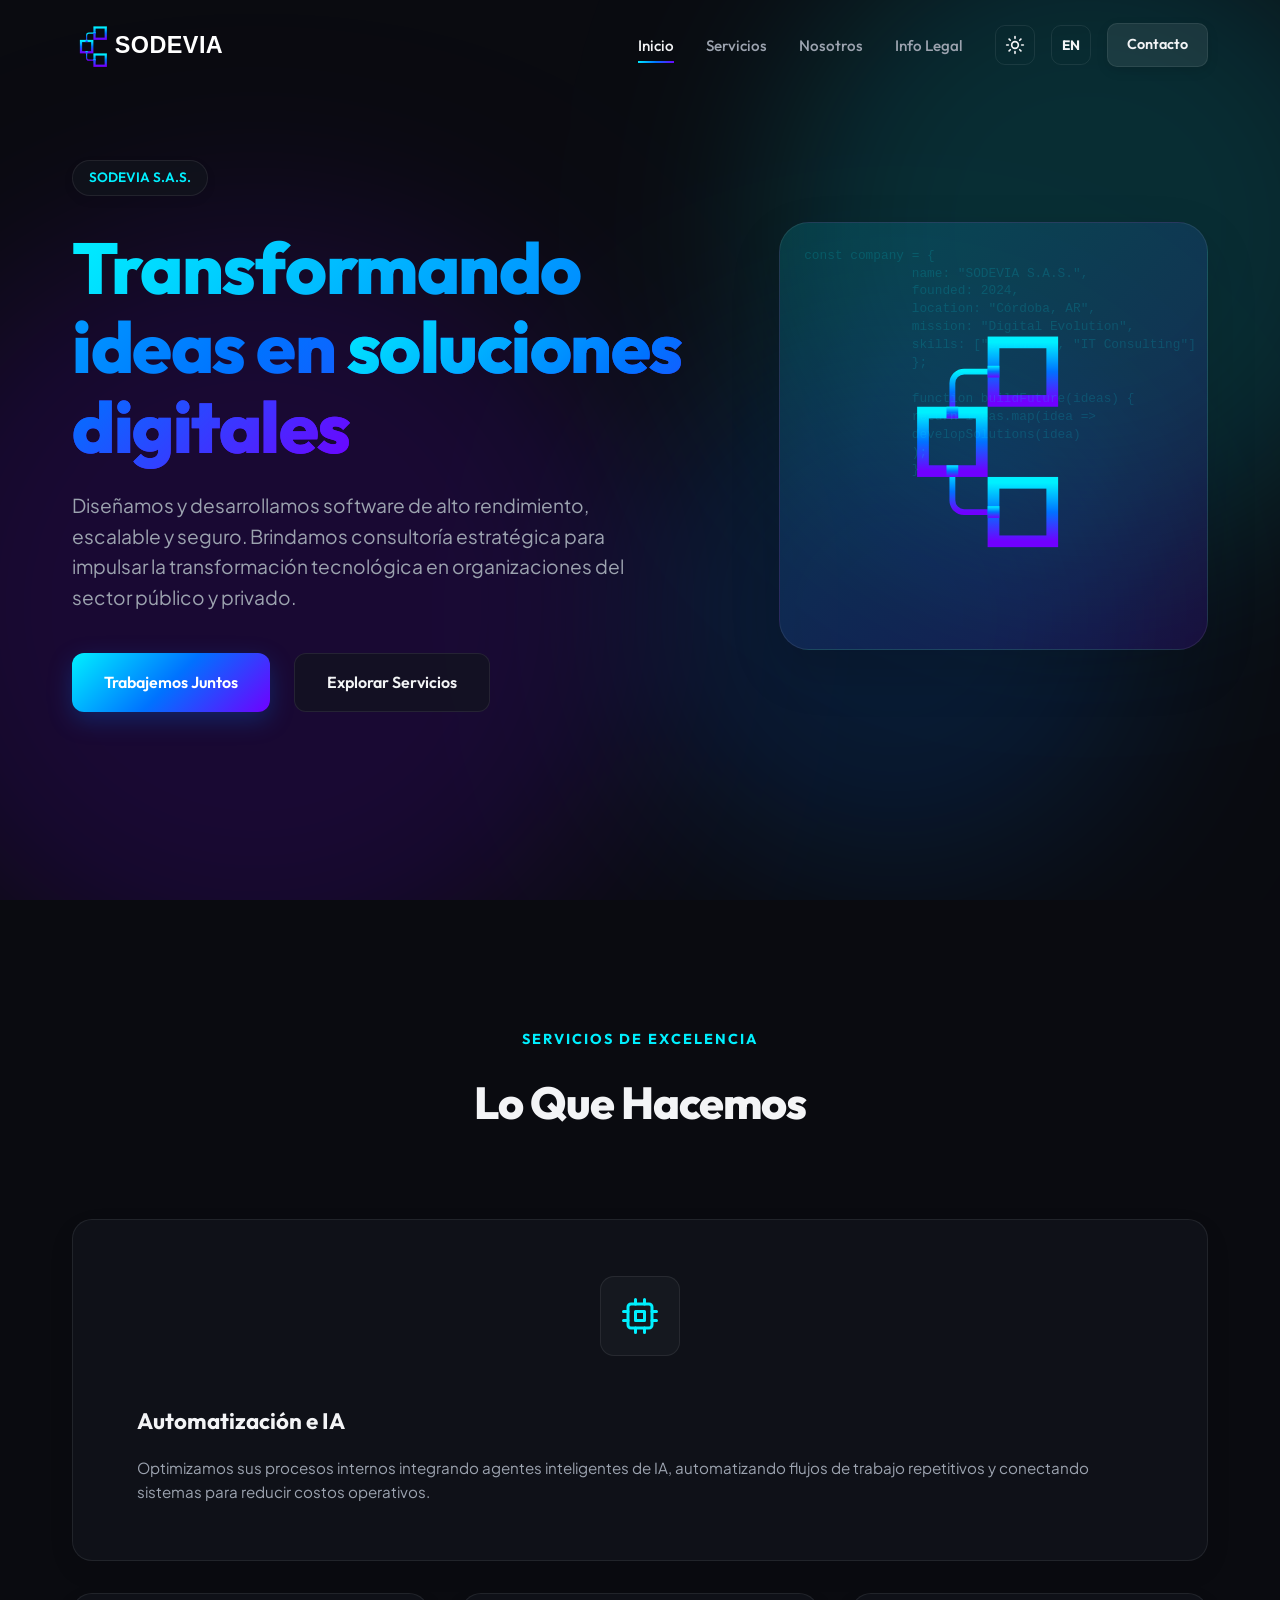
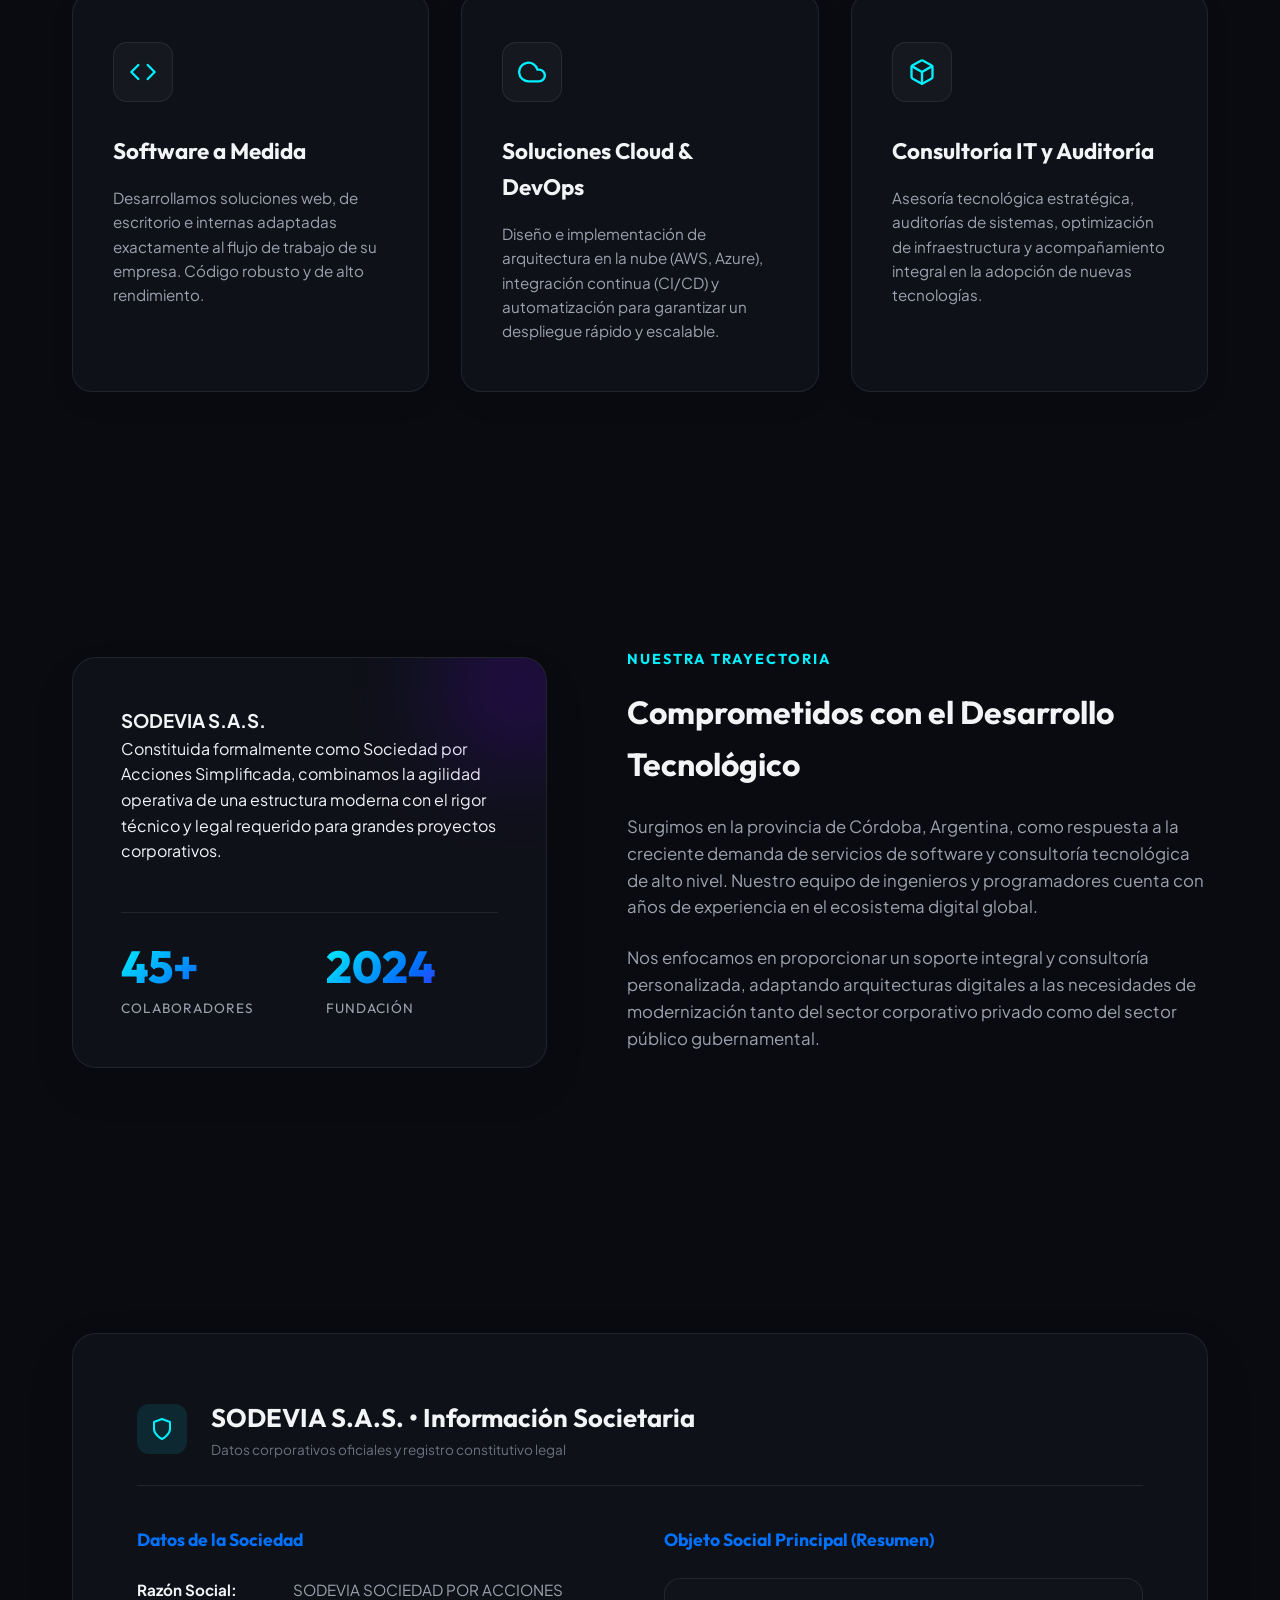
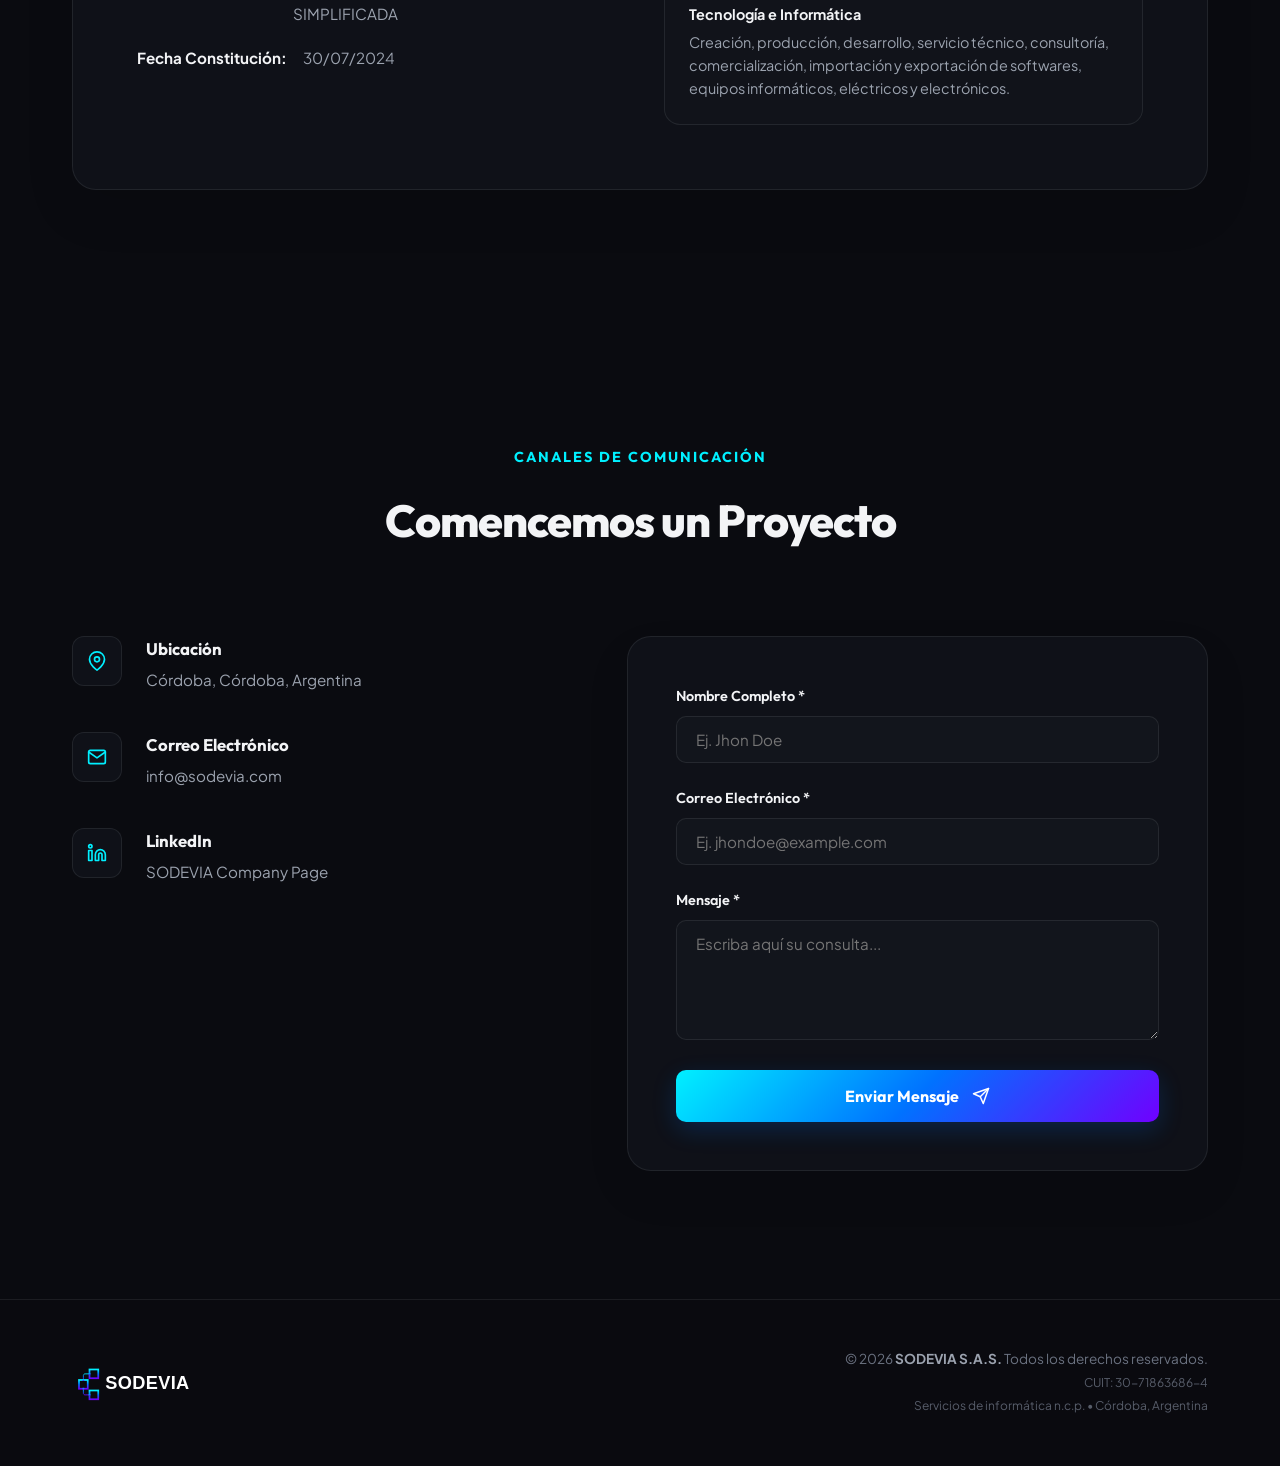
==== commit 75008489: "fix: cuil sodevia sas" ====
--- a/index.html
+++ b/index.html
@@ -457,22 +457,23 @@
                 <label for="form-name">
                   <span class="lang-es">Nombre Completo</span><span class="lang-en">Full Name</span> *
                 </label>
-                <input type="text" id="form-name" class="form-control" placeholder="Ej. Jhon Doe" required>
+                <input type="text" id="form-name" name="name" class="form-control" placeholder="Ej. Jhon Doe" required>
               </div>
 
               <div class="form-group">
                 <label for="form-email">
                   <span class="lang-es">Correo Electrónico</span><span class="lang-en">Email Address</span> *
                 </label>
-                <input type="email" id="form-email" class="form-control" placeholder="Ej. jhondoe@example.com" required>
+                <input type="email" id="form-email" name="email" class="form-control"
+                  placeholder="Ej. jhondoe@example.com" required>
               </div>
 
               <div class="form-group">
                 <label for="form-message-body">
                   <span class="lang-es">Mensaje</span><span class="lang-en">Message</span> *
                 </label>
-                <textarea id="form-message-body" class="form-control" placeholder="Escriba aquí su consulta..."
-                  required></textarea>
+                <textarea id="form-message-body" name="message" class="form-control"
+                  placeholder="Escriba aquí su consulta..." required></textarea>
               </div>
 
               <button type="submit" class="btn-submit">
@@ -503,7 +504,7 @@
       <div class="footer-info">
         <p>© 2026 <strong>SODEVIA S.A.S.</strong> <span class="lang-es">Todos los derechos reservados.</span><span
             class="lang-en">All rights reserved.</span></p>
-        <p style="font-size: 0.75rem; opacity: 0.8;">CUIT: 20-37671060-3 / 27-37744696-3</p>
+        <p style="font-size: 0.75rem; opacity: 0.8;">CUIT: 30-71863686-4</p>
         <p class="lang-es" style="font-size: 0.75rem; opacity: 0.8;">Servicios de informática n.c.p. • Córdoba,
           Argentina</p>
         <p class="lang-en" style="font-size: 0.75rem; opacity: 0.8;">IT Services & Consulting n.e.c. • Córdoba,
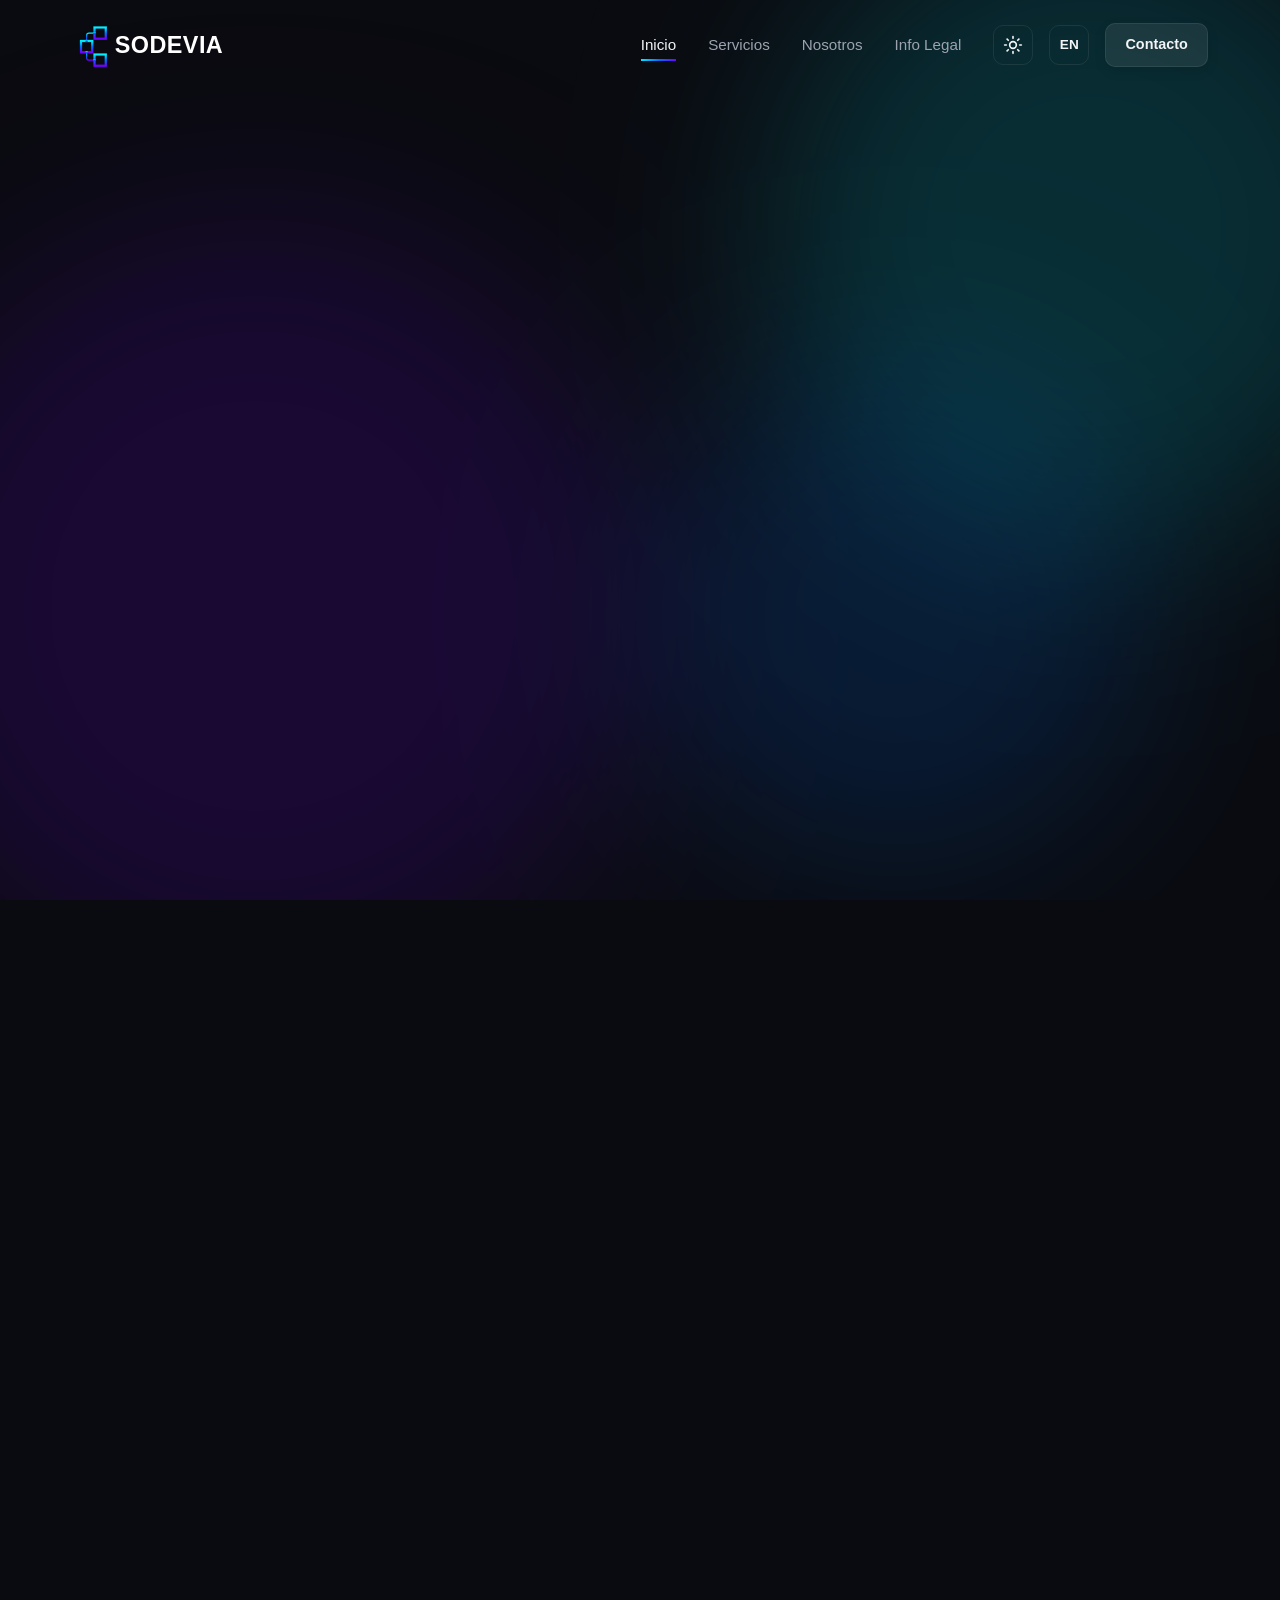
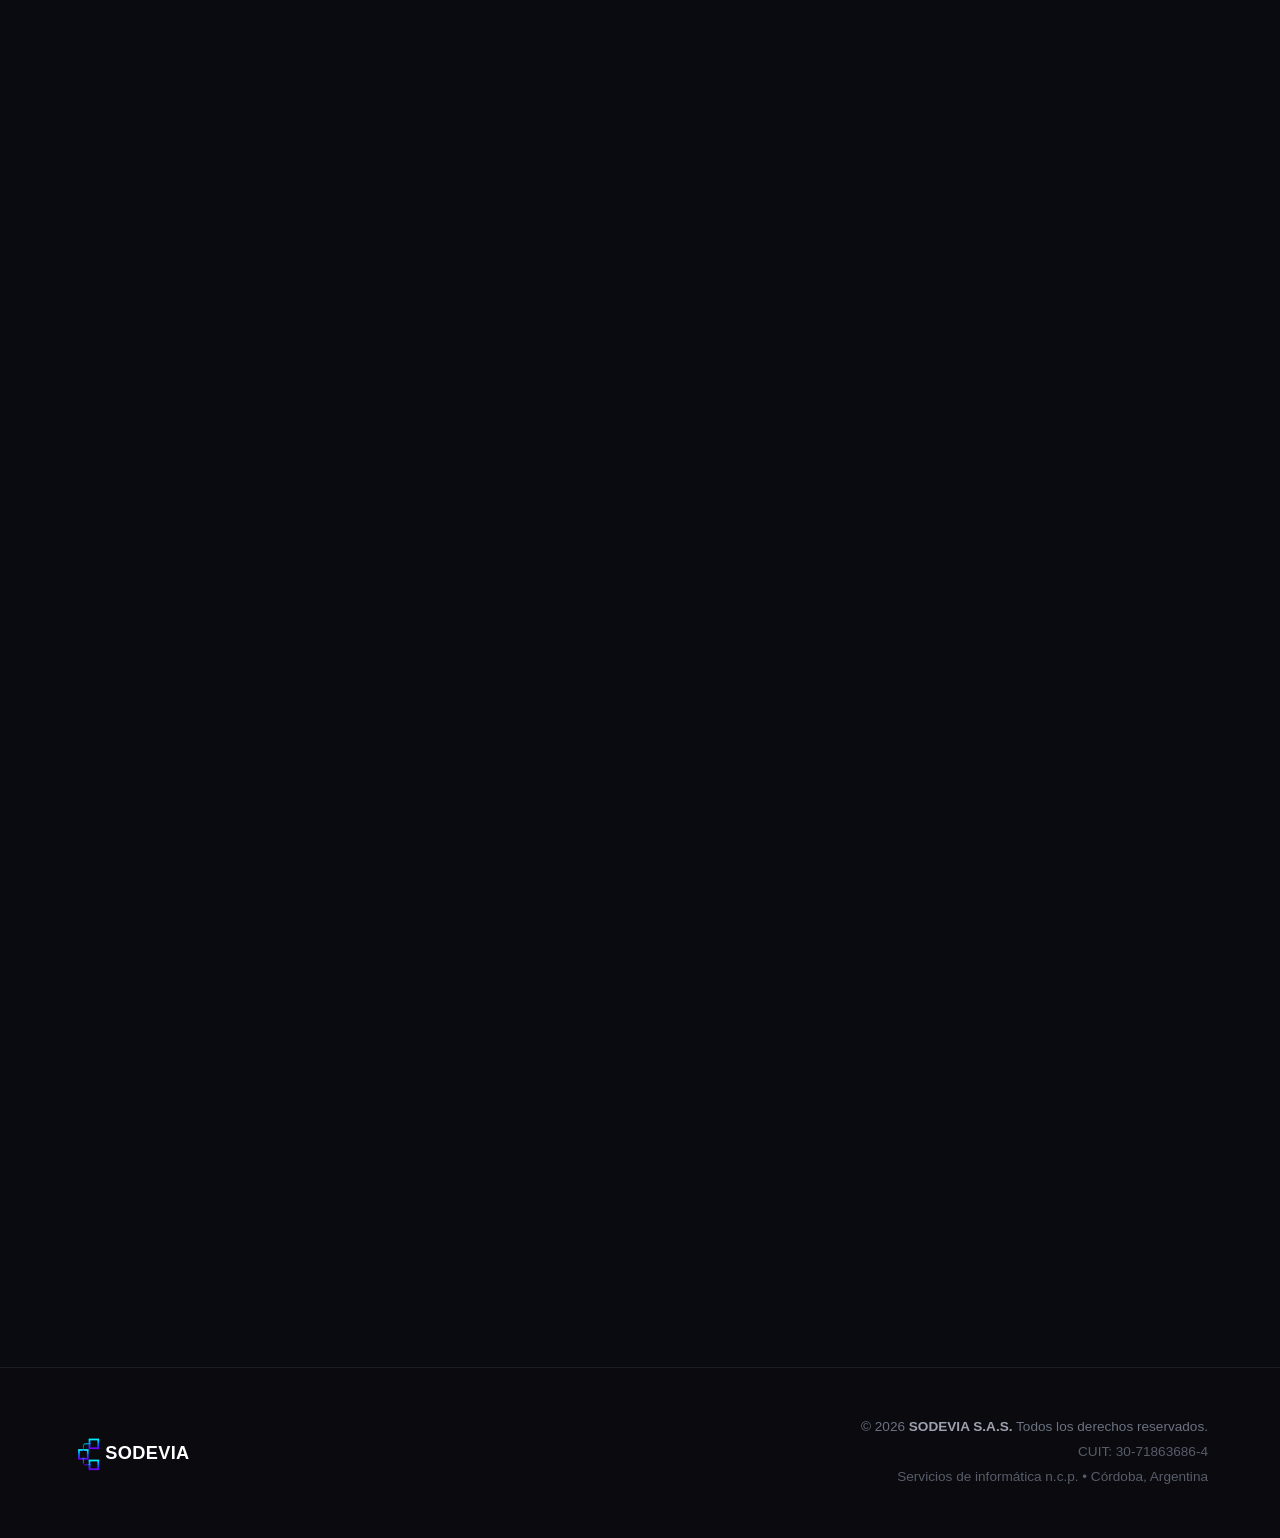
==== commit 8f0c24d3: "security: harden CSP, remove inline styles, add privacy policy page and consent evidence" ====
--- a/index.html
+++ b/index.html
@@ -4,6 +4,11 @@
 <head>
   <meta charset="UTF-8">
   <meta name="viewport" content="width=device-width, initial-scale=1.0">
+
+  <!-- Security Meta Tags -->
+  <meta http-equiv="Content-Security-Policy"
+    content="default-src 'self'; script-src 'self'; style-src 'self' https://fonts.googleapis.com; font-src 'self' https://fonts.gstatic.com; img-src 'self' data:; connect-src 'self' https://formspree.io; object-src 'none'; base-uri 'self'; form-action https://formspree.io; upgrade-insecure-requests;">
+  <meta name="referrer" content="strict-origin-when-cross-origin">
 
   <!-- SEO Meta Tags -->
   <title>SODEVIA S.A.S. | Transformando ideas en soluciones digitales</title>
@@ -70,7 +75,26 @@
 
         <div class="nav-actions">
           <button id="theme-toggle" class="btn-icon" aria-label="Cambiar tema">
-            <!-- Icon is dynamically set by JS -->
+            <!-- Sun Icon -->
+            <svg xmlns="http://www.w3.org/2000/svg" width="20" height="20" viewBox="0 0 24 24" fill="none"
+              stroke="currentColor" stroke-width="2" stroke-linecap="round" stroke-linejoin="round"
+              class="lucide lucide-sun sun-icon">
+              <circle cx="12" cy="12" r="4" />
+              <path d="M12 2v2" />
+              <path d="M12 20v2" />
+              <path d="m4.93 4.93 1.41 1.41" />
+              <path d="m17.66 17.66 1.41 1.41" />
+              <path d="M2 12h2" />
+              <path d="M20 12h2" />
+              <path d="m6.34 17.66-1.41 1.41" />
+              <path d="m19.07 4.93-1.41 1.41" />
+            </svg>
+            <!-- Moon Icon -->
+            <svg xmlns="http://www.w3.org/2000/svg" width="20" height="20" viewBox="0 0 24 24" fill="none"
+              stroke="currentColor" stroke-width="2" stroke-linecap="round" stroke-linejoin="round"
+              class="lucide lucide-moon moon-icon">
+              <path d="M12 3a6 6 0 0 0 9 9 9 9 0 1 1-9-9Z" />
+            </svg>
           </button>
           <button id="lang-toggle" class="btn-icon lang-toggle-btn" aria-label="Cambiar idioma">
             EN
@@ -453,11 +477,15 @@
           <!-- Form Column -->
           <div class="contact-form-wrapper reveal">
             <form id="contact-form" autocomplete="on">
+              <!-- Honeypot anti-spam field (hidden from users) -->
+              <input type="text" name="_gotcha" hidden style="display:none !important" tabindex="-1" autocomplete="off">
+
               <div class="form-group">
                 <label for="form-name">
                   <span class="lang-es">Nombre Completo</span><span class="lang-en">Full Name</span> *
                 </label>
-                <input type="text" id="form-name" name="name" class="form-control" placeholder="Ej. Jhon Doe" required>
+                <input type="text" id="form-name" name="name" class="form-control" placeholder="Ej. Jhon Doe"
+                  maxlength="100" required>
               </div>
 
               <div class="form-group">
@@ -465,7 +493,7 @@
                   <span class="lang-es">Correo Electrónico</span><span class="lang-en">Email Address</span> *
                 </label>
                 <input type="email" id="form-email" name="email" class="form-control"
-                  placeholder="Ej. jhondoe@example.com" required>
+                  placeholder="Ej. jhondoe@example.com" maxlength="254" required>
               </div>
 
               <div class="form-group">
@@ -473,7 +501,20 @@
                   <span class="lang-es">Mensaje</span><span class="lang-en">Message</span> *
                 </label>
                 <textarea id="form-message-body" name="message" class="form-control"
-                  placeholder="Escriba aquí su consulta..." required></textarea>
+                  placeholder="Escriba aquí su consulta..." maxlength="5000" required></textarea>
+              </div>
+
+              <!-- Privacy Policy Consent Checkbox -->
+              <div class="form-group form-privacy-check">
+                <input type="checkbox" id="form-privacy" required>
+                <label for="form-privacy" class="privacy-label">
+                  <span class="lang-es">Acepto la <a href="privacy.html" target="_blank"
+                      rel="noopener noreferrer">política de privacidad</a> y el tratamiento de mis datos para responder
+                    a esta consulta.</span>
+                  <span class="lang-en">I accept the <a href="privacy.html" target="_blank"
+                      rel="noopener noreferrer">privacy policy</a> and the processing of my data to respond to this
+                    inquiry.</span>
+                </label>
               </div>
 
               <button type="submit" class="btn-submit">
@@ -504,11 +545,9 @@
       <div class="footer-info">
         <p>© 2026 <strong>SODEVIA S.A.S.</strong> <span class="lang-es">Todos los derechos reservados.</span><span
             class="lang-en">All rights reserved.</span></p>
-        <p style="font-size: 0.75rem; opacity: 0.8;">CUIT: 30-71863686-4</p>
-        <p class="lang-es" style="font-size: 0.75rem; opacity: 0.8;">Servicios de informática n.c.p. • Córdoba,
-          Argentina</p>
-        <p class="lang-en" style="font-size: 0.75rem; opacity: 0.8;">IT Services & Consulting n.e.c. • Córdoba,
-          Argentina</p>
+        <p class="footer-legal-text">CUIT: 30-71863686-4</p>
+        <p class="lang-es footer-legal-text">Servicios de informática n.c.p. • Córdoba, Argentina</p>
+        <p class="lang-en footer-legal-text">IT Services & Consulting n.e.c. • Córdoba, Argentina</p>
       </div>
     </div>
   </footer>
--- a/assets/css/styles.css
+++ b/assets/css/styles.css
@@ -294,6 +294,20 @@
   background: var(--border-glass);
   border-color: var(--border-glass-hover);
   transform: translateY(-2px);
+}
+
+/* Sun/Moon Theme Toggle Icons */
+html[data-theme="dark"] #theme-toggle .moon-icon {
+  display: none;
+}
+html[data-theme="dark"] #theme-toggle .sun-icon {
+  display: block;
+}
+html[data-theme="light"] #theme-toggle .sun-icon {
+  display: none;
+}
+html[data-theme="light"] #theme-toggle .moon-icon {
+  display: block;
 }
 
 .lang-toggle-btn {
@@ -1421,3 +1435,30 @@
     width: 100%;
   }
 }
+
+/* Privacy Policy Checkbox & Footer Legal Styles (Anti-Inline CSP hardening) */
+.form-privacy-check {
+  display: flex;
+  gap: 0.8rem;
+  align-items: flex-start;
+  margin-top: 1.5rem;
+  margin-bottom: 1.5rem;
+}
+
+#form-privacy {
+  width: auto;
+  margin-top: 0.3rem;
+  cursor: pointer;
+}
+
+.privacy-label {
+  font-size: 0.8rem;
+  color: var(--text-muted);
+  cursor: pointer;
+  line-height: 1.4;
+}
+
+.footer-legal-text {
+  font-size: 0.75rem;
+  opacity: 0.8;
+}
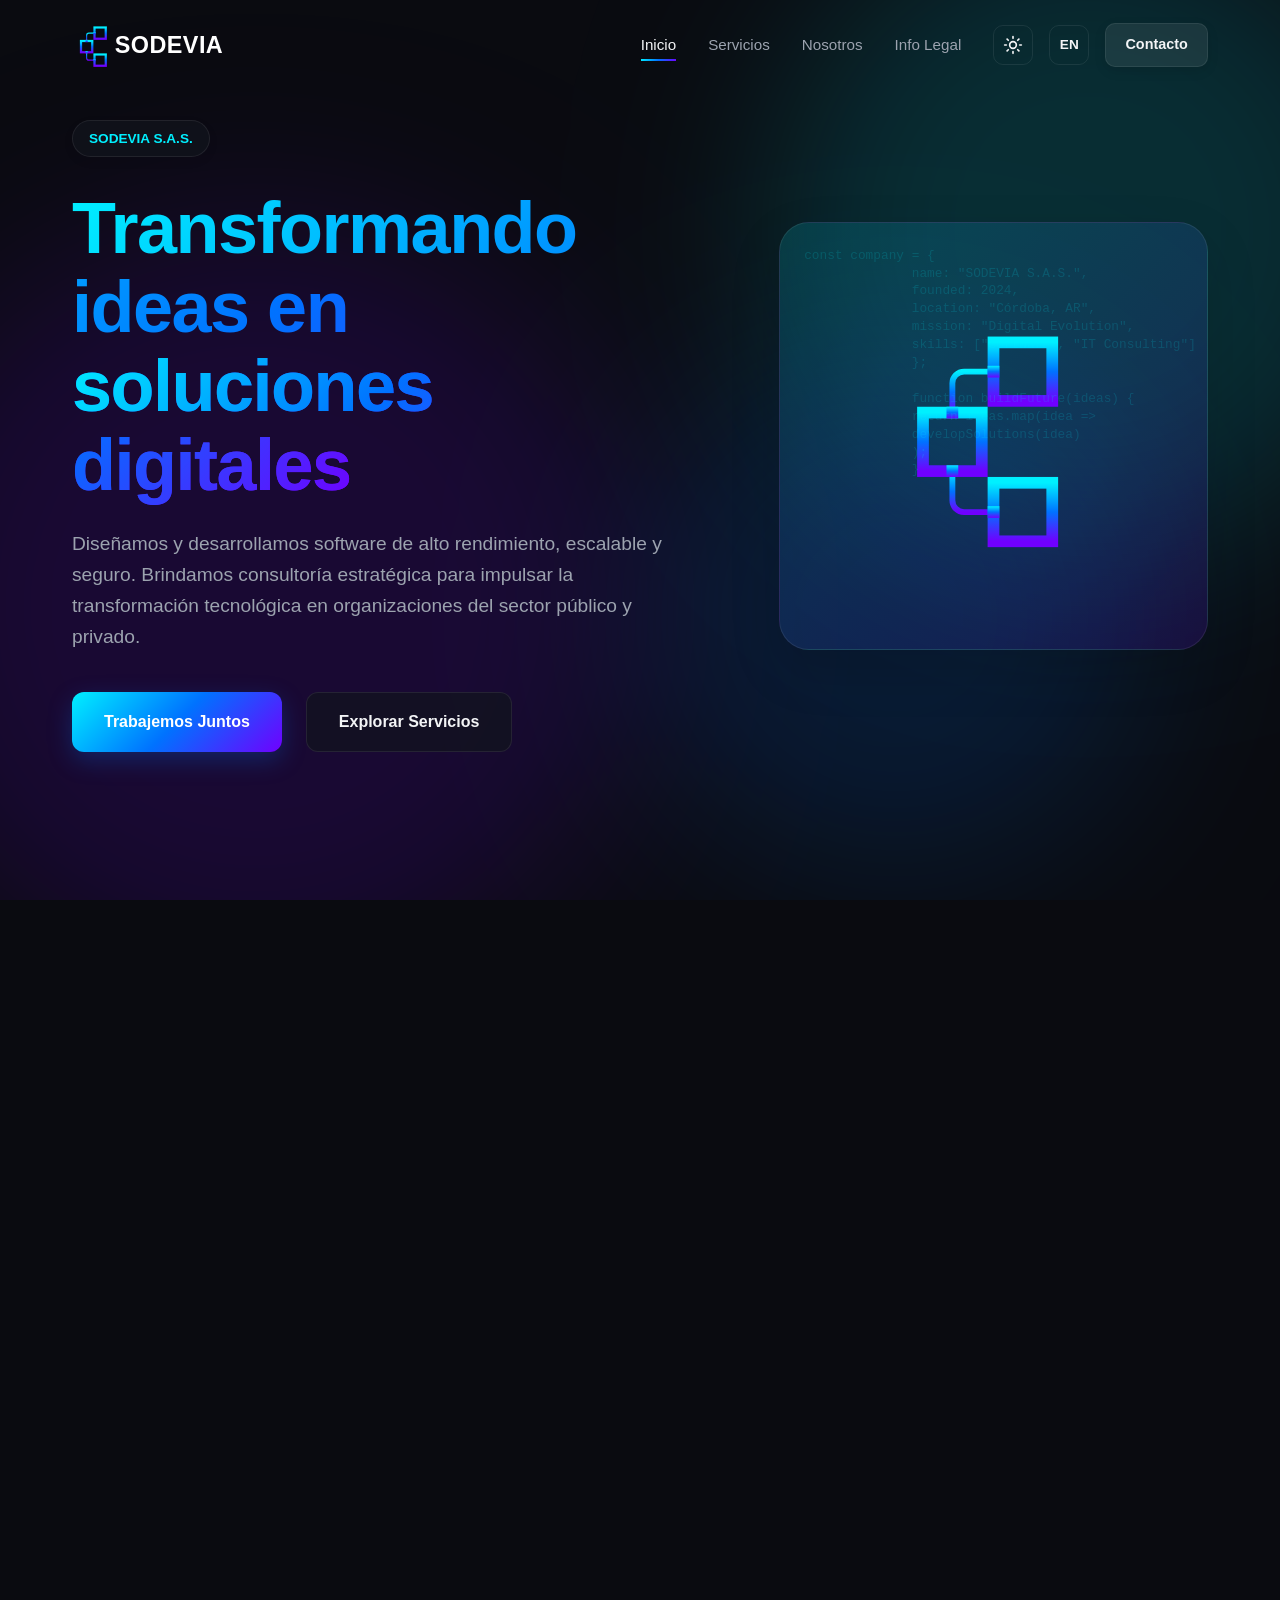
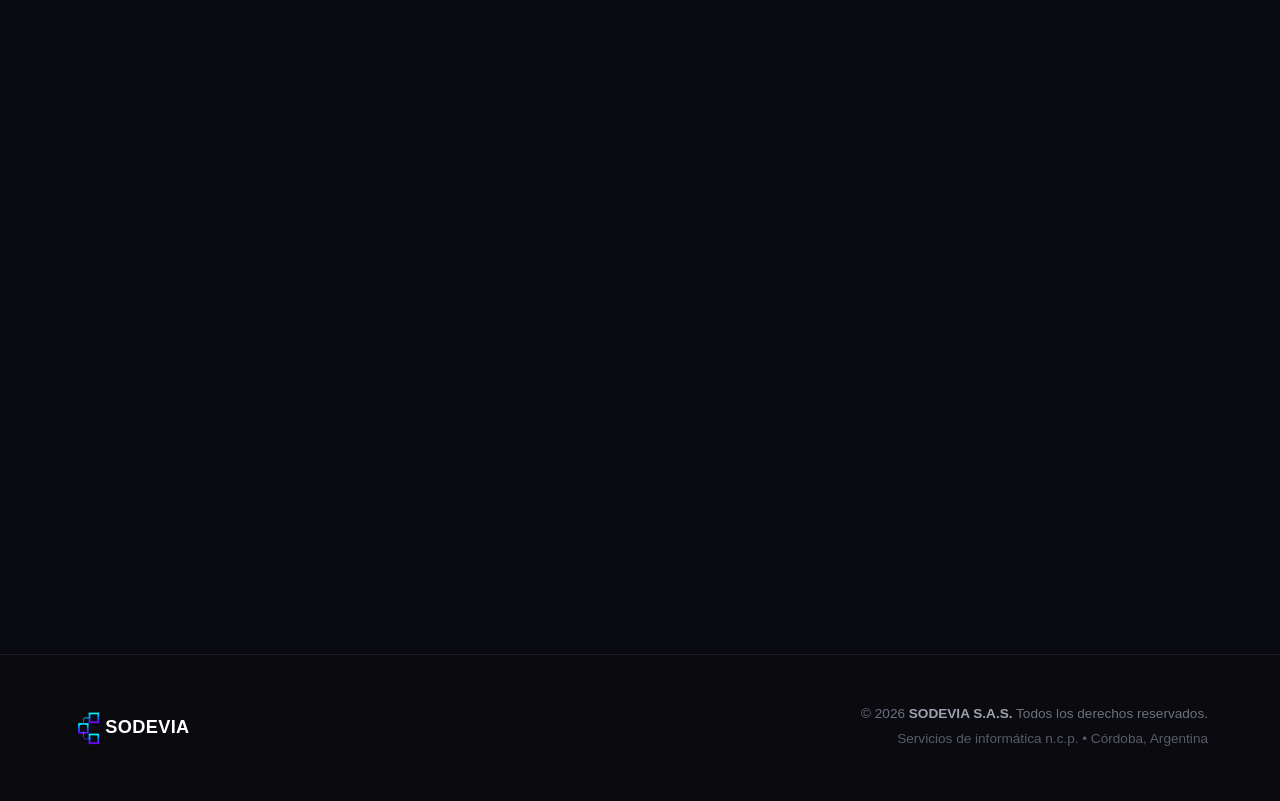
==== commit 11c5fc56: "feat: add Instagram and Facebook links under LinkedIn" ====
--- a/index.html
+++ b/index.html
@@ -344,66 +344,6 @@
       </div>
     </section>
 
-    <!-- Corporate Info / Legal Section -->
-    <section id="legal">
-      <div class="container reveal">
-        <div class="legal-card">
-          <div class="legal-title-group">
-            <div class="legal-icon">
-              <!-- Shield / Award icon -->
-              <svg xmlns="http://www.w3.org/2000/svg" viewBox="0 0 24 24" fill="none" stroke="currentColor"
-                stroke-width="2" stroke-linecap="round" stroke-linejoin="round">
-                <path d="M12 22s8-4 8-10V5l-8-3-8 3v7c0 6 8 10 8 10z" />
-              </svg>
-            </div>
-            <div class="legal-title-text">
-              <h3 class="lang-es">SODEVIA S.A.S. • Información Societaria</h3>
-              <h3 class="lang-en">SODEVIA S.A.S. • Corporate Registry</h3>
-              <p class="lang-es">Datos corporativos oficiales y registro constitutivo legal</p>
-              <p class="lang-en">Official corporate registration and legal framework</p>
-            </div>
-          </div>
-
-          <div class="legal-grid">
-            <!-- Col 1: Constitutive Details -->
-            <div class="legal-col">
-              <h4 class="lang-es">Datos de la Sociedad</h4>
-              <h4 class="lang-en">Corporate Details</h4>
-              <ul class="legal-list">
-                <li>
-                  <strong class="lang-es">Razón Social:</strong><strong class="lang-en">Company Name:</strong>
-                  <span>SODEVIA SOCIEDAD POR ACCIONES SIMPLIFICADA</span>
-                </li>
-                <li>
-                  <strong class="lang-es">Fecha Constitución:</strong><strong class="lang-en">Incorporation
-                    Date:</strong>
-                  <span>30/07/2024</span>
-                </li>
-              </ul>
-            </div>
-
-            <!-- Col 2: Broad Corporate Object -->
-            <div class="legal-col">
-              <h4 class="lang-es">Objeto Social Principal (Resumen)</h4>
-              <h4 class="lang-en">Corporate Object (Summary)</h4>
-              <div class="legal-object-box">
-                <div class="legal-object-item">
-                  <strong class="lang-es">Tecnología e Informática</strong><strong class="lang-en">Technology &
-                    Computing</strong>
-                  <span class="lang-es">Creación, producción, desarrollo, servicio técnico, consultoría,
-                    comercialización, importación y exportación de softwares, equipos informáticos, eléctricos y
-                    electrónicos.</span>
-                  <span class="lang-en">Creation, production, development, technical support, consulting,
-                    commercialization, import and export of software, computer, electrical and electronic
-                    equipment.</span>
-                </div>
-              </div>
-            </div>
-          </div>
-        </div>
-      </div>
-    </section>
-
     <!-- Contact Section -->
     <section id="contact">
       <div class="container">
@@ -471,6 +411,40 @@
                       rel="noopener noreferrer">SODEVIA Company Page</a></p>
                 </div>
               </div>
+
+              <!-- Detail 4: Instagram -->
+              <div class="contact-item">
+                <div class="contact-item-icon">
+                  <svg xmlns="http://www.w3.org/2000/svg" viewBox="0 0 24 24" fill="none" stroke="currentColor"
+                    stroke-width="2" stroke-linecap="round" stroke-linejoin="round">
+                    <rect x="2" y="2" width="20" height="20" rx="5" ry="5" />
+                    <path d="M16 11.37A4 4 0 1 1 12.63 8 4 4 0 0 1 16 11.37z" />
+                    <line x1="17.5" y1="6.5" x2="17.51" y2="6.5" />
+                  </svg>
+                </div>
+                <div class="contact-item-content">
+                  <h4 class="lang-es">Instagram</h4>
+                  <h4 class="lang-en">Instagram</h4>
+                  <p><a href="https://www.instagram.com/sodevia.ar/" target="_blank"
+                      rel="noopener noreferrer">@sodevia.ar</a></p>
+                </div>
+              </div>
+
+              <!-- Detail 5: Facebook -->
+              <div class="contact-item">
+                <div class="contact-item-icon">
+                  <svg xmlns="http://www.w3.org/2000/svg" viewBox="0 0 24 24" fill="none" stroke="currentColor"
+                    stroke-width="2" stroke-linecap="round" stroke-linejoin="round">
+                    <path d="M18 2h-3a5 5 0 0 0-5 5v3H7v4h3v8h4v-8h3l1-4h-4V7a1 1 0 0 1 1-1h3z" />
+                  </svg>
+                </div>
+                <div class="contact-item-content">
+                  <h4 class="lang-es">Facebook</h4>
+                  <h4 class="lang-en">Facebook</h4>
+                  <p><a href="https://www.facebook.com/profile.php?id=61580879877054" target="_blank"
+                      rel="noopener noreferrer">@Sodevia</a></p>
+                </div>
+              </div>
             </div>
           </div>
 
@@ -545,7 +519,6 @@
       <div class="footer-info">
         <p>© 2026 <strong>SODEVIA S.A.S.</strong> <span class="lang-es">Todos los derechos reservados.</span><span
             class="lang-en">All rights reserved.</span></p>
-        <p class="footer-legal-text">CUIT: 30-71863686-4</p>
         <p class="lang-es footer-legal-text">Servicios de informática n.c.p. • Córdoba, Argentina</p>
         <p class="lang-en footer-legal-text">IT Services & Consulting n.e.c. • Córdoba, Argentina</p>
       </div>
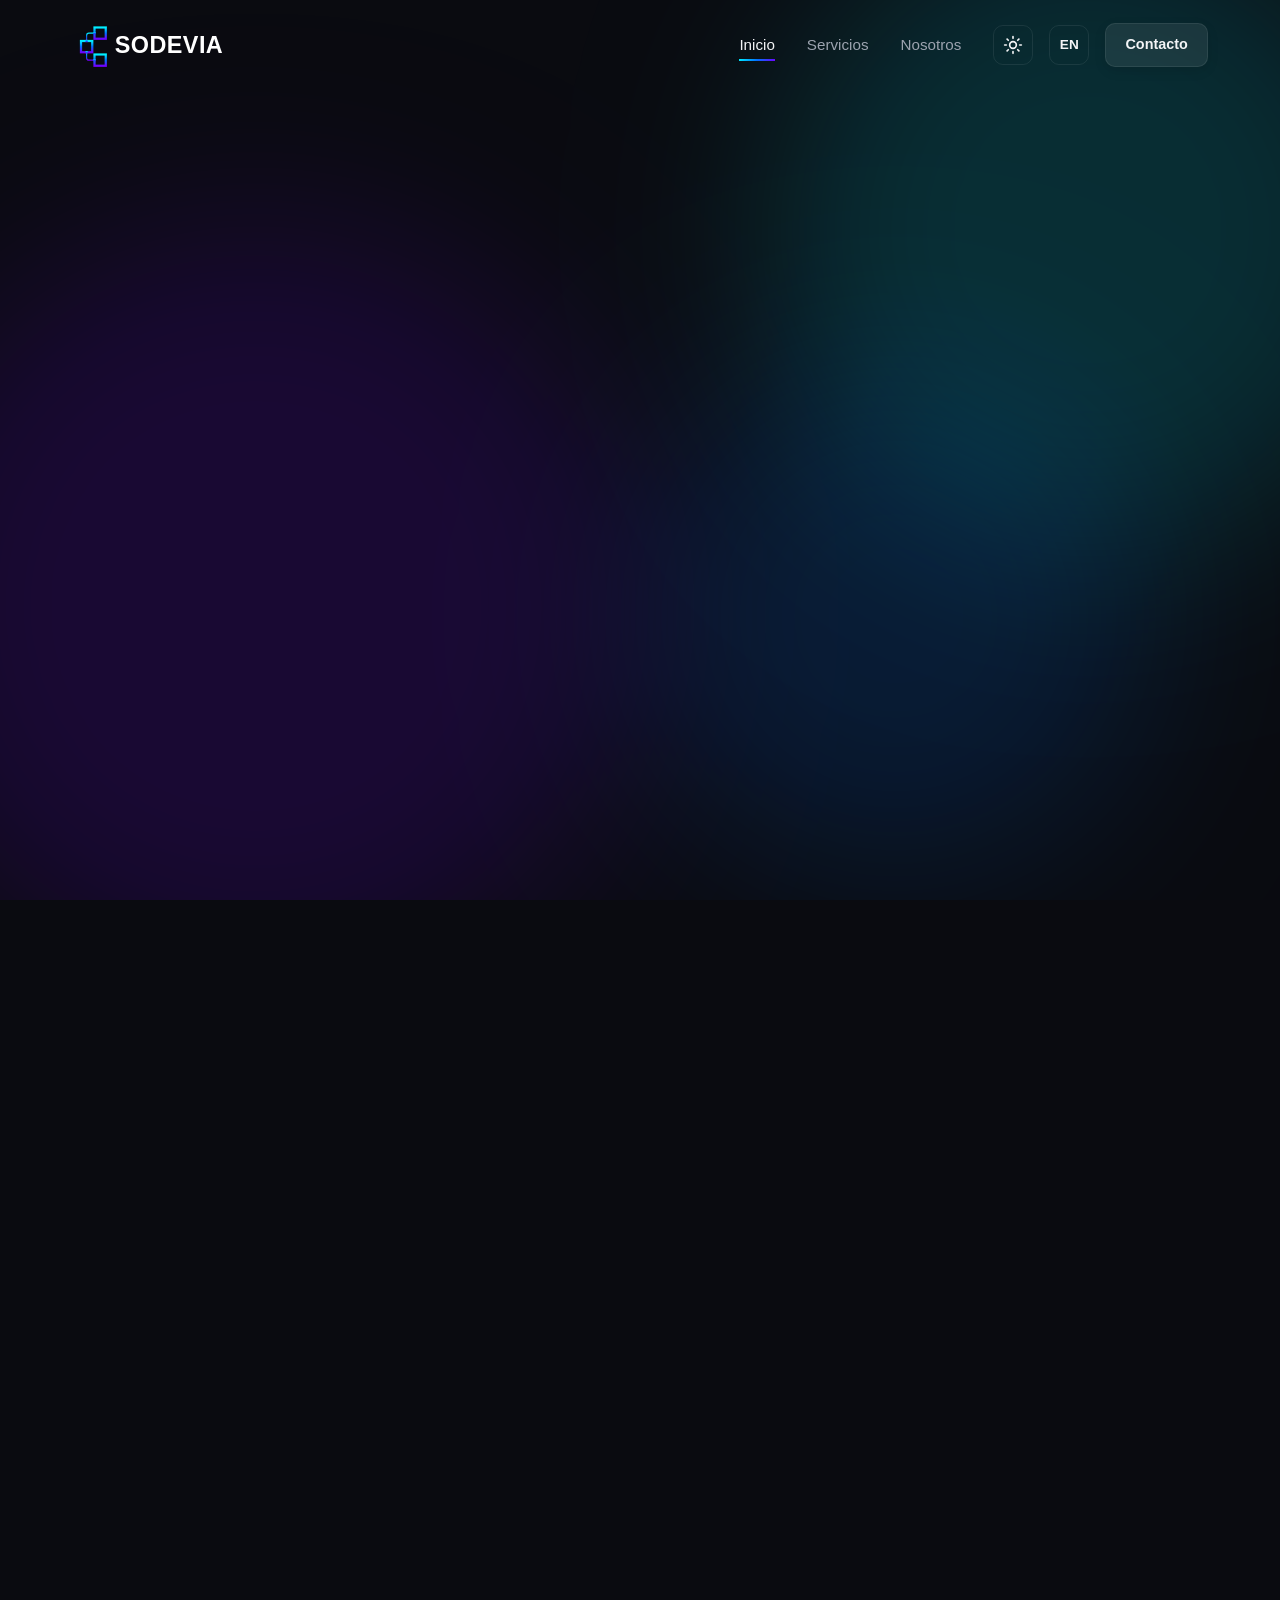
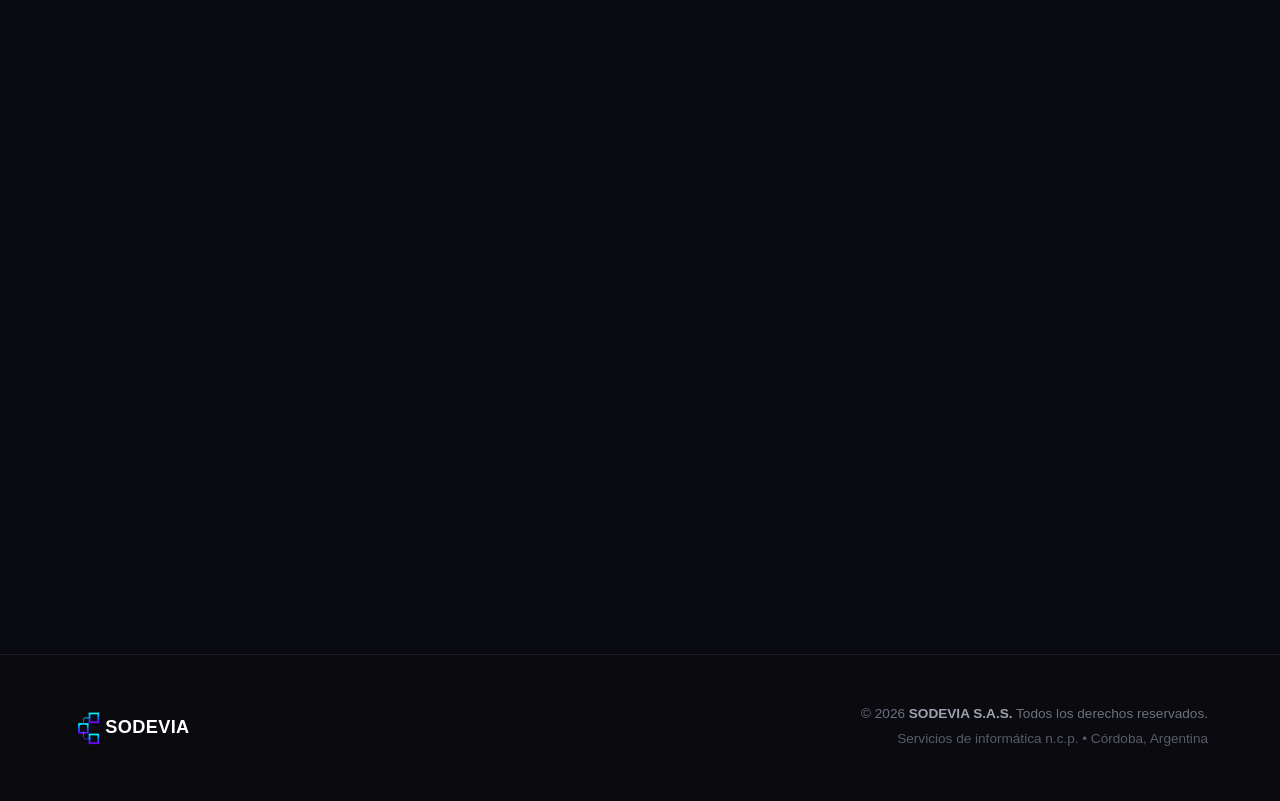
==== commit 49772d21: "fix: eliminate info legal" ====
--- a/index.html
+++ b/index.html
@@ -67,9 +67,6 @@
             </a></li>
           <li><a href="#about">
               <span class="lang-es">Nosotros</span><span class="lang-en">About</span>
-            </a></li>
-          <li><a href="#legal">
-              <span class="lang-es">Info Legal</span><span class="lang-en">Corporate</span>
             </a></li>
         </ul>
 
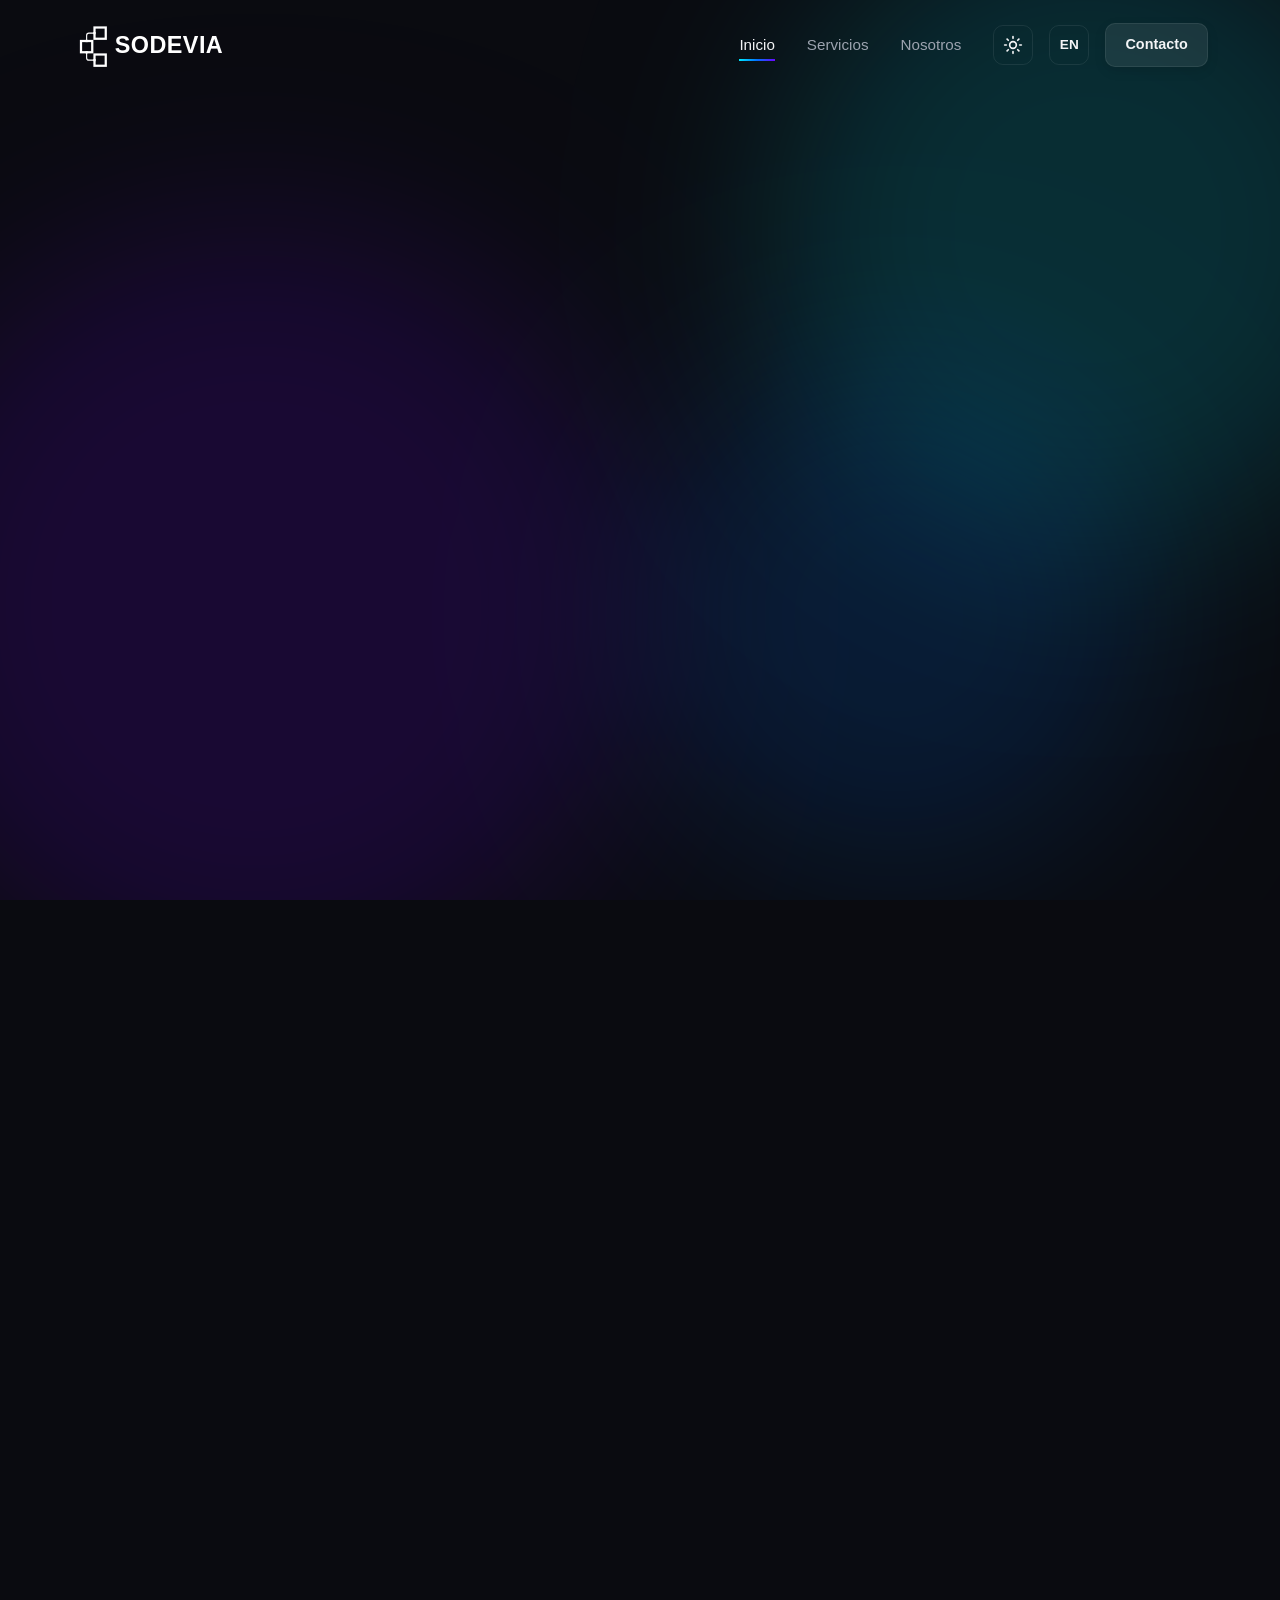
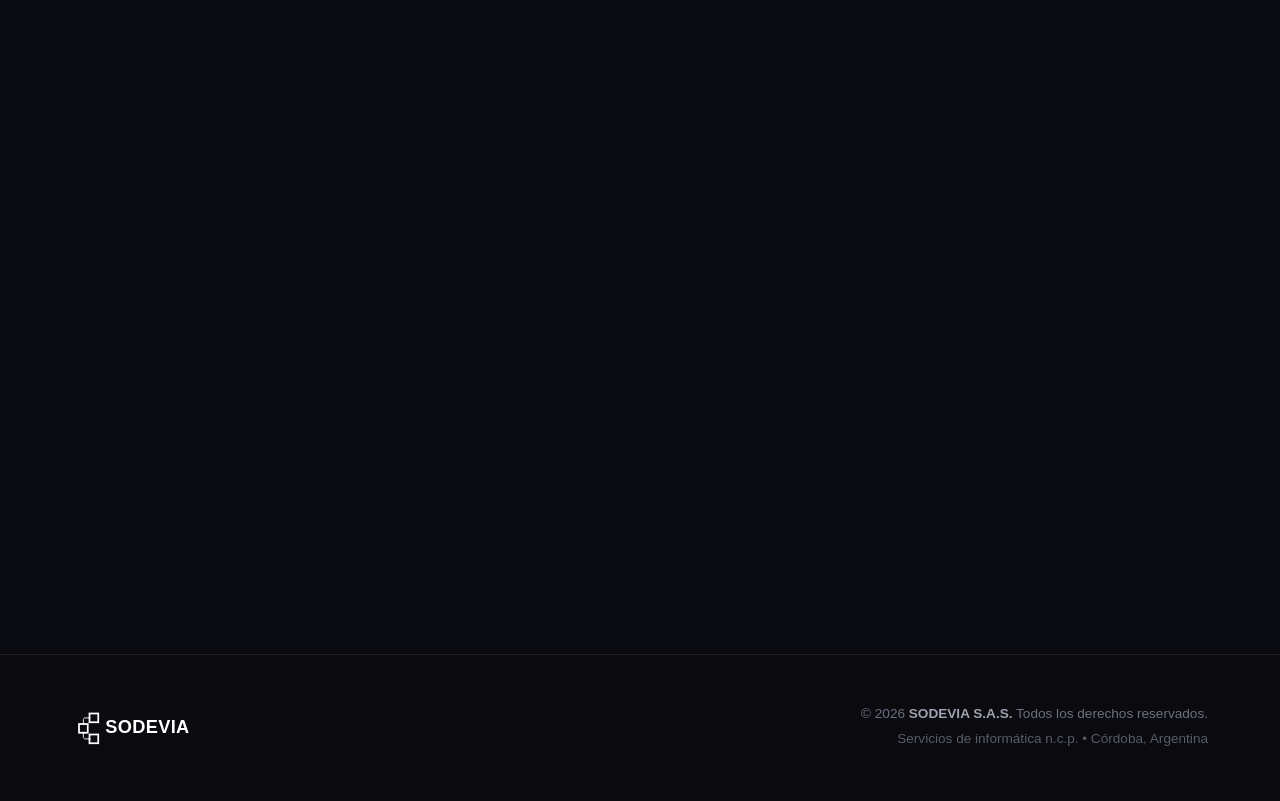
==== commit f005a538: "style: display icon-white.svg in dark theme version and gradient icon.svg in light theme version" ====
--- a/index.html
+++ b/index.html
@@ -53,7 +53,7 @@
   <header id="header">
     <div class="container nav-container">
       <a href="#home" class="logo-link" id="nav-logo">
-        <img class="logo-img logo-light-version" src="assets/images/logo.svg" alt="SODEVIA Logo">
+        <img class="logo-img logo-light-version" src="assets/images/logo-white.svg" alt="SODEVIA Logo">
         <img class="logo-img logo-dark-version" src="assets/images/logo-dark-text.svg" alt="SODEVIA Logo">
       </a>
 
@@ -115,10 +115,6 @@
     <section id="home" class="hero">
       <div class="container hero-grid">
         <div class="hero-content">
-          <div class="badge reveal">
-            <span class="lang-es">SODEVIA S.A.S.</span>
-            <span class="lang-en">SODEVIA S.A.S.</span>
-          </div>
           <h1 class="hero-title reveal">
             <span class="lang-es">Transformando ideas en <span>soluciones digitales</span></span>
             <span class="lang-en">Transforming ideas into <span>digital solutions</span></span>
@@ -158,7 +154,9 @@
               );
               }</div>
             <!-- Beautiful Logo Icon breathing -->
-            <img class="visual-logo-bg" src="assets/images/icon.svg" alt="Sodevia Digital Concept">
+            <img class="visual-logo-bg logo-light-version" src="assets/images/icon-white.svg"
+              alt="Sodevia Digital Concept">
+            <img class="visual-logo-bg logo-dark-version" src="assets/images/icon.svg" alt="Sodevia Digital Concept">
           </div>
         </div>
       </div>
@@ -387,7 +385,7 @@
                 <div class="contact-item-content">
                   <h4 class="lang-es">Correo Electrónico</h4>
                   <h4 class="lang-en">Email</h4>
-                  <p><a href="mailto:info@sodevia.com">info@sodevia.com</a></p>
+                  <p><a href="mailto:sodevia.ar@gmail.com">sodevia.ar@gmail.com</a></p>
                 </div>
               </div>
 
@@ -509,7 +507,7 @@
   <footer>
     <div class="container footer-container">
       <div class="footer-logo">
-        <img class="logo-img logo-light-version" src="assets/images/logo.svg" alt="SODEVIA Logo">
+        <img class="logo-img logo-light-version" src="assets/images/logo-white.svg" alt="SODEVIA Logo">
         <img class="logo-img logo-dark-version" src="assets/images/logo-dark-text.svg" alt="SODEVIA Logo">
       </div>
 
